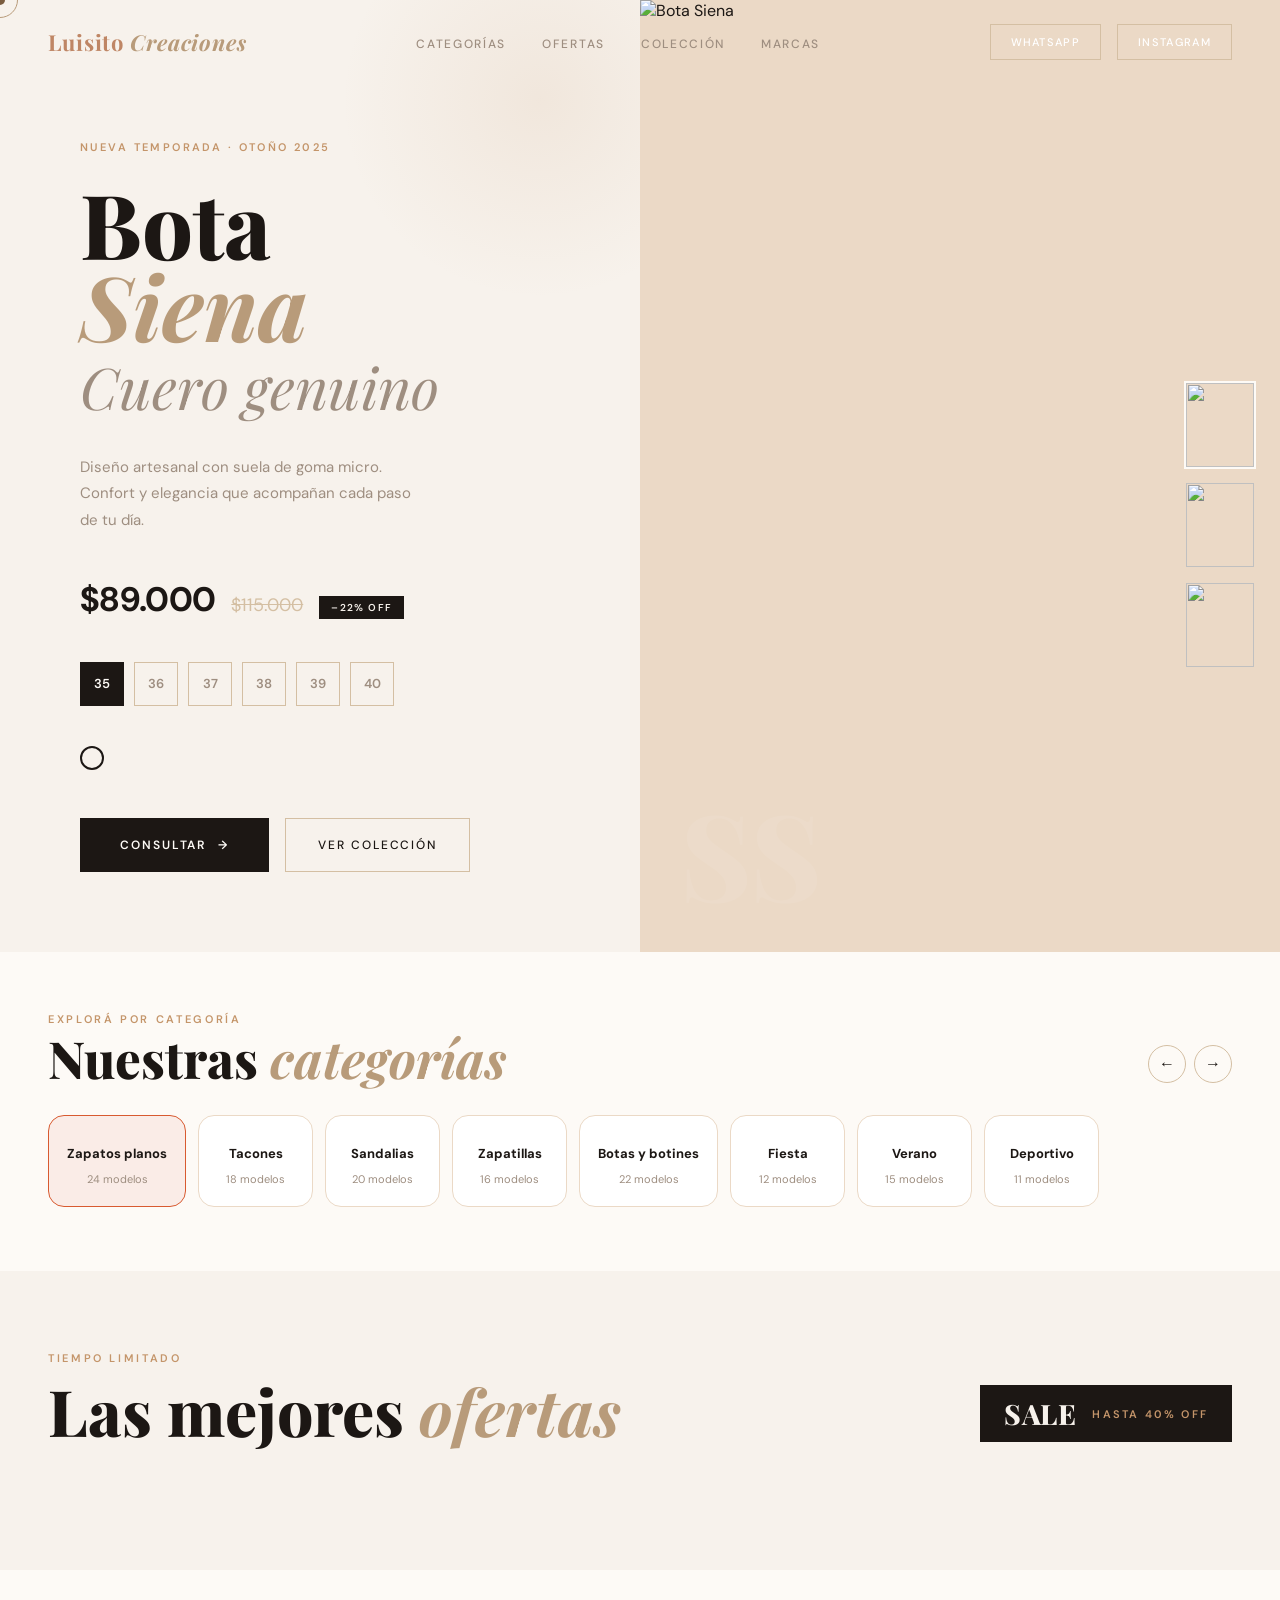
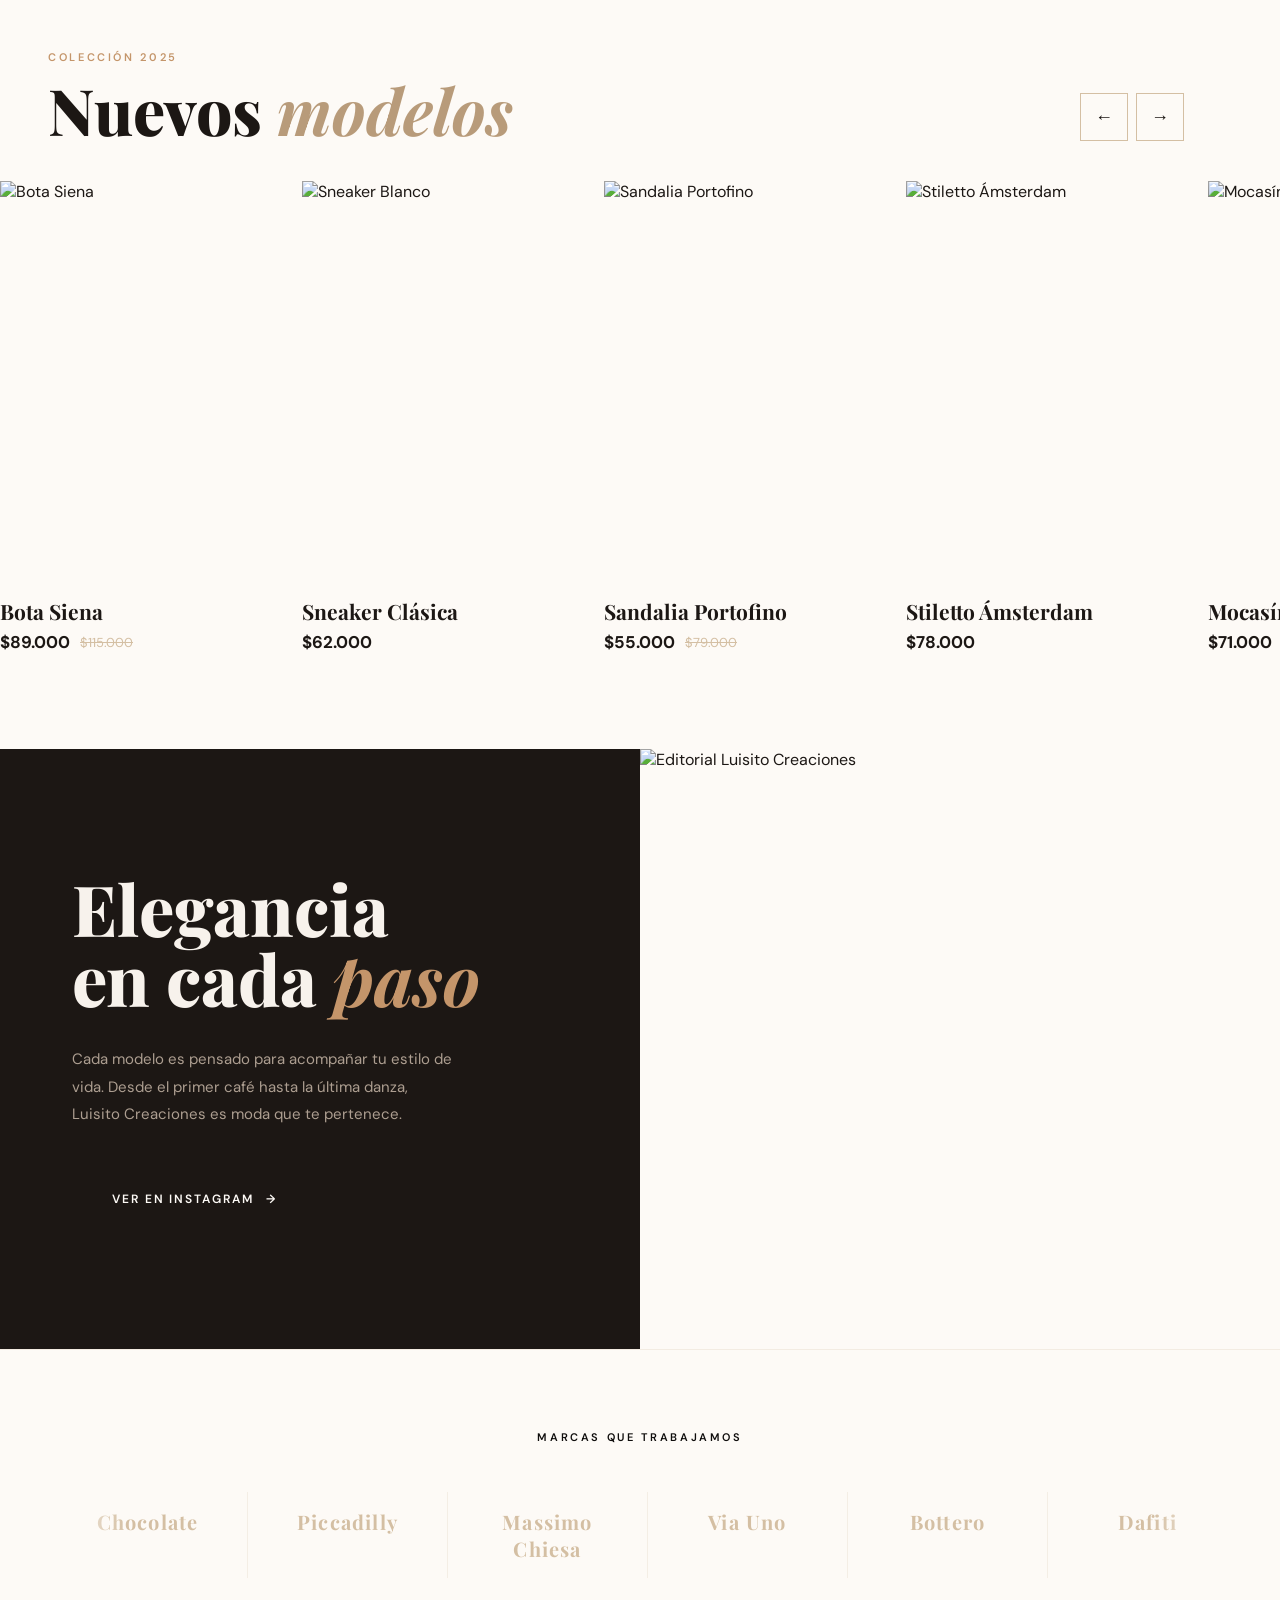
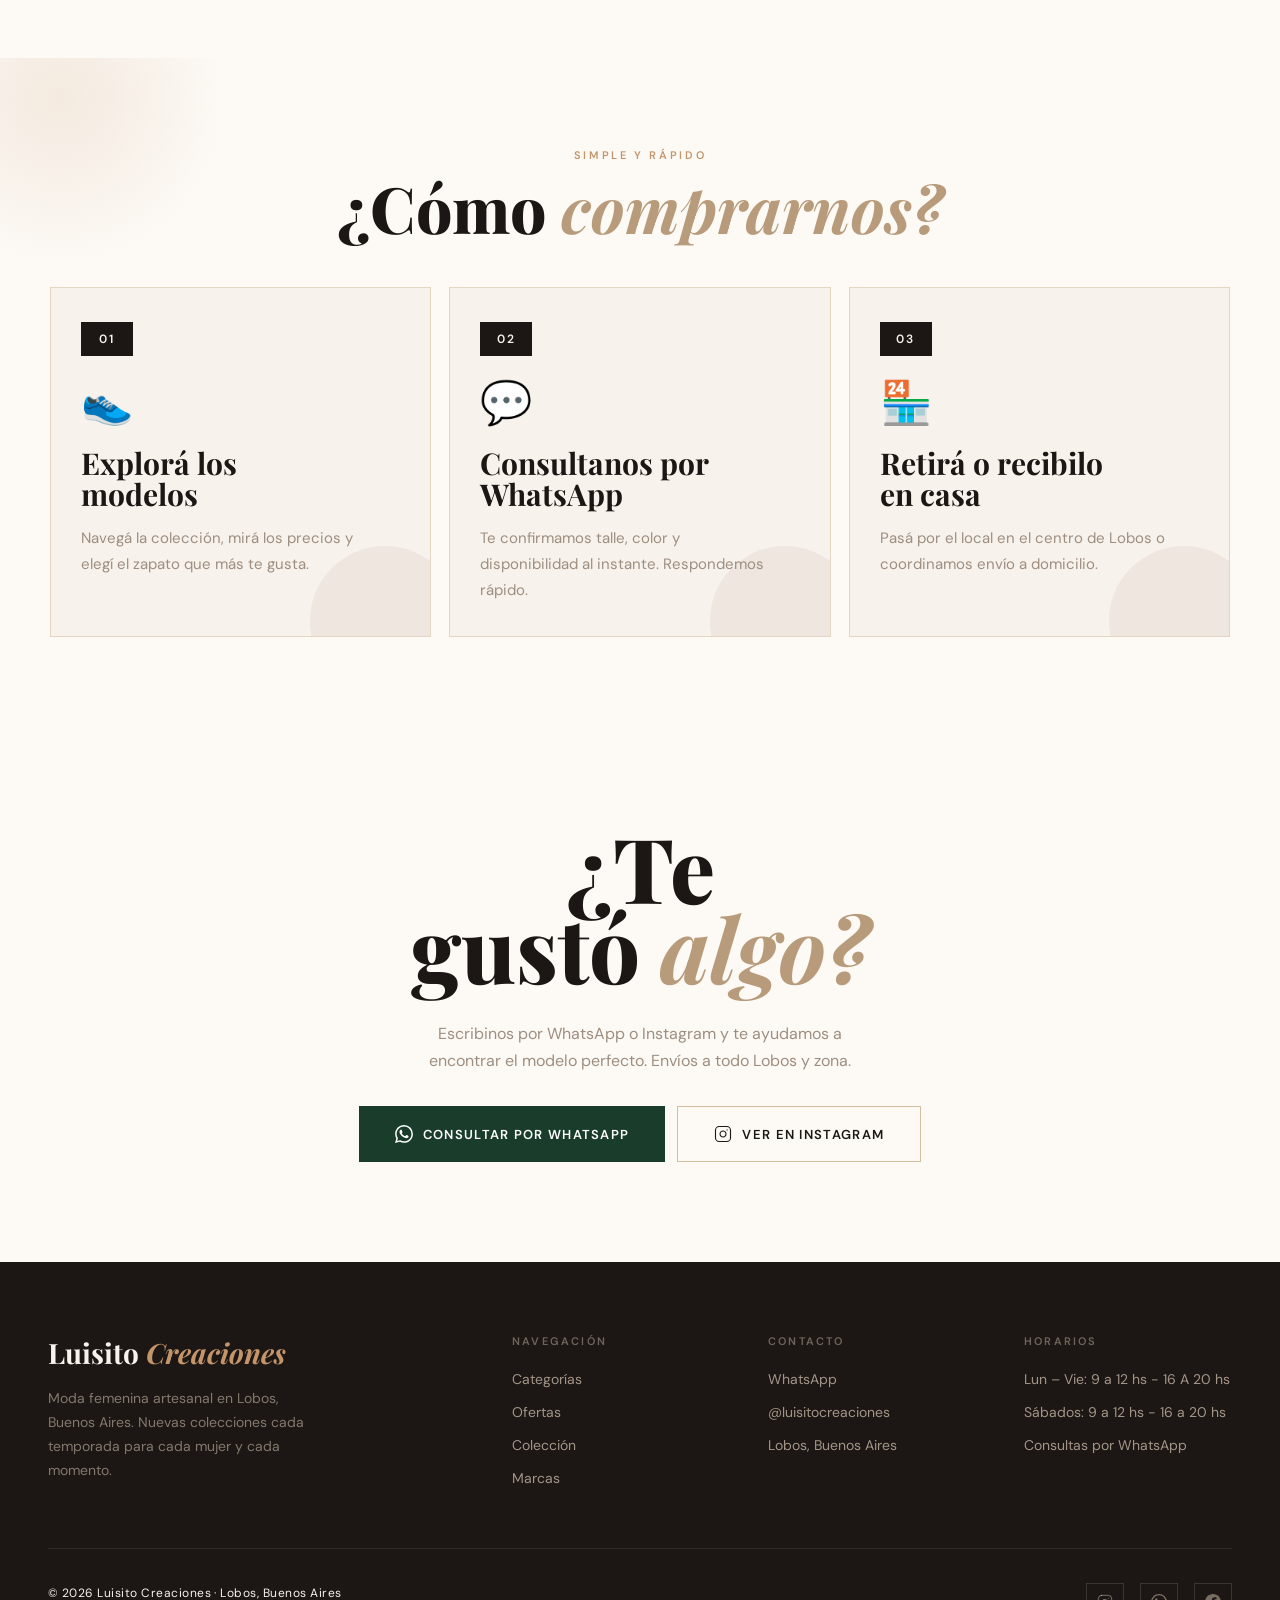
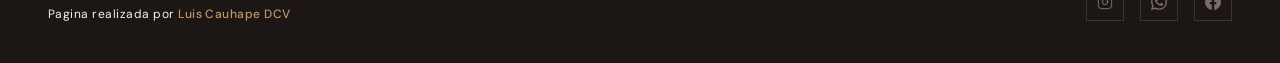
==== index.html @ d75fd8d8 "Add files via upload" ====
<!DOCTYPE html>
<html lang="es">
<head>
<meta charset="UTF-8">
<meta name="viewport" content="width=device-width, initial-scale=1.0">
<title>Luisito Creaciones — Moda Femenina</title>
<link rel="preconnect" href="https://fonts.googleapis.com">
<link rel="preconnect" href="https://fonts.gstatic.com" crossorigin>
<link href="https://fonts.googleapis.com/css2?family=Playfair+Display:ital,wght@0,700;0,800;1,700;1,800&family=DM+Sans:wght@400;500;600&display=swap" rel="stylesheet">
<link rel="stylesheet" href="styles.css">
</head>
<body>

<div class="cursor" id="cursor"></div>
<div class="cursor-ring" id="cursorRing"></div>

<div class="mobile-menu" id="mobileMenu">
  <a href="#categorias" onclick="closeMenu()">Categorías</a>
  <a href="#ofertas" onclick="closeMenu()">Ofertas</a>
  <a href="#coleccion" onclick="closeMenu()">Colección</a>
  <a href="#marcas" onclick="closeMenu()">Marcas</a>
  <a href="#contacto" onclick="closeMenu()">Contacto</a>
</div>

<nav id="navbar">
  <a href="#" class="nav-logo">Luisito <span>Creaciones</span></a>
  <ul class="nav-links">
    <li><a href="#categorias">Categorías</a></li>
    <li><a href="#ofertas">Ofertas</a></li>
    <li><a href="#coleccion">Colección</a></li>
    <li><a href="#marcas">Marcas</a></li>
  </ul>
  <div class="nav-contact">
    <a class="nav-btn" href="https://wa.me/2227466087" target="_blank">WhatsApp</a>
    <a class="nav-btn" href="https://www.instagram.com/luisitozapateria/" target="_blank">Instagram</a>
  </div>
  <button class="hamburger" id="hamburger" aria-label="Menú">
    <span></span><span></span><span></span>
  </button>
</nav>

<!-- HERO -->
<section class="hero">
  <div class="hero-left">
    <p class="hero-tag">Nueva Temporada · Otoño 2025</p>
    <h1 class="hero-title">Bota<br><em>Siena</em></h1>
    <p class="hero-subtitle">Cuero genuino</p>
    <p class="hero-desc">Diseño artesanal con suela de goma micro. Confort y elegancia que acompañan cada paso de tu día.</p>
    <div class="hero-price-block">
      <span class="hero-price">$89.000</span>
      <span class="hero-price-old">$115.000</span>
      <span class="hero-sale">–22% OFF</span>
    </div>
    <div class="hero-sizes" id="heroSizes">
      <div class="size-chip active">35</div>
      <div class="size-chip">36</div>
      <div class="size-chip">37</div>
      <div class="size-chip">38</div>
      <div class="size-chip">39</div>
      <div class="size-chip">40</div>
    </div>
    <div class="hero-colors">
      <div class="color-dot active"></div>
      <div class="color-dot" ></div>
      <div class="color-dot"></div>
    </div>
 <div class="hero-actions">
  <a class="btn-primary" href="https://wa.me/5492227466087" target="_blank">
    <span>Consultar</span>
    <span class="arrow">→</span>
  </a>

  <a class="btn-ghost" href="#coleccion">Ver colección</a>
</div>
  </div>
  <div class="hero-right">
    <img class="hero-main-img" src="https://images.unsplash.com/photo-1543163521-1bf539c55dd2?w=900&q=80" alt="Bota Siena" id="heroMainImg">
    <div class="hero-thumbnails">
      <div class="thumb active" onclick="changeHero(this, 'https://images.unsplash.com/photo-1543163521-1bf539c55dd2?w=900&q=80')">
        <img src="https://images.unsplash.com/photo-1543163521-1bf539c55dd2?w=200&q=70" alt="">
      </div>
      <div class="thumb" onclick="changeHero(this, 'https://images.unsplash.com/photo-1549298916-b41d501d3772?w=900&q=80')">
        <img src="https://images.unsplash.com/photo-1549298916-b41d501d3772?w=200&q=70" alt="">
      </div>
      <div class="thumb" onclick="changeHero(this, 'https://images.unsplash.com/photo-1595950653106-6c9ebd614d3a?w=900&q=80')">
        <img src="https://images.unsplash.com/photo-1595950653106-6c9ebd614d3a?w=200&q=70" alt="">
      </div>
    </div>
    <div class="hero-overlay-text">SS</div>
  </div>
</section>

<!-- CATEGORIES -->
<section id="categorias">
  <div class="cats-section">
    <div class="cats-header">
      <div>
        <span class="section-eyebrow">Explorá por categoría</span>
        <h2 class="section-title">Nuestras <em>categorías</em></h2>
      </div>
      <div class="cats-nav-btns">
        <button id="prev-cat" class="scroll-btn" aria-label="Anterior">&#8592;</button>
        <button id="next-cat" class="scroll-btn" aria-label="Siguiente">&#8594;</button>
      </div>
    </div>
    <div class="cats-track" id="cats-track">
      <div class="cat-pill active" data-cat="zapatos-planos"  onclick="setActive(this)">
        <div class="cat-icon"></div>
        <span class="cat-label">Zapatos planos</span>
        <span class="cat-count">24 modelos</span>
      </div>
      <div class="cat-pill" data-cat="tacones" onclick="setActive(this)">
        <div class="cat-icon"></div>
        <span class="cat-label">Tacones</span>
        <span class="cat-count">18 modelos</span>
      </div>
      <div class="cat-pill" data-cat="sandalias" onclick="setActive(this)">
        <div class="cat-icon"></div>
        <span class="cat-label">Sandalias</span>
        <span class="cat-count">20 modelos</span>
      </div>
      <div class="cat-pill" data-cat="zapatillas"  onclick="setActive(this)">
        <div class="cat-icon"></div>
        <span class="cat-label">Zapatillas</span>
        <span class="cat-count">16 modelos</span>
      </div>
      <div class="cat-pill"  data-cat="botas-botines" onclick="setActive(this)">
        <div class="cat-icon"></div>
        <span class="cat-label">Botas y botines</span>
        <span class="cat-count">22 modelos</span>
      </div>
      <div class="cat-pill"data-cat="fiesta" onclick="setActive(this)">
        <div class="cat-icon"></div>
        <span class="cat-label">Fiesta</span>
        <span class="cat-count">12 modelos</span>
      </div>
      <div class="cat-pill"data-cat="verano" onclick="setActive(this)">
        <div class="cat-icon"></div>
        <span class="cat-label">Verano</span>
        <span class="cat-count">15 modelos</span>
      </div>
      <div class="cat-pill" data-cat="deportivo" onclick="setActive(this)">
        <div class="cat-icon"></div>
        <span class="cat-label">Deportivo</span>
        <span class="cat-count">11 modelos</span>
      </div>
    </div>
  </div>
</section>

<!-- OFFERS -->
<section id="ofertas">
  <div class="offers reveal">
    <div class="offers-header">
      <div>
        <span class="section-eyebrow" style="text-align:left;display:block;">Tiempo limitado</span>
        <h2 class="section-title">Las mejores <em>ofertas</em></h2>
      </div>
      <div class="sale-badge">
        <span class="sale-badge-text">SALE</span>
        <span class="sale-badge-pct">Hasta 40% OFF</span>
      </div>
    </div>
    <div class="offers-grid" id="offersGrid">
      <!-- cargado desde Google Sheets -->
    </div>
  </div>
</section>

<!-- PRODUCTS SLIDER -->
<section id="coleccion">
  <div class="products">
    <div class="products-header reveal">
      <div>
      <span class="section-eyebrow">Colección 2025</span>
      <h2 class="section-title">Nuevos <em>modelos</em></h2>
      </div>
      <div class="slider-controls reveal">
      <button class="slider-btn" onclick="slideProducts(-1)" aria-label="Anterior">←</button>
      <button class="slider-btn" onclick="slideProducts(1)" aria-label="Siguiente">→</button>
    </div>
    </div>
    <div class="slider-wrap">
      <div class="products-track" id="productsTrack">
        <div class="product-card reveal">
          <div class="product-img-wrap">
            <img class="product-img" src="https://images.unsplash.com/photo-1543163521-1bf539c55dd2?w=500&q=80" alt="Bota Siena">
            <div class="product-overlay"><span class="product-quick">Ver modelo</span></div>
          </div>
          <div class="product-info">
            <div class="product-name">Bota Siena</div>
            <div class="product-prices">
              <span class="product-price">$89.000</span>
              <span class="product-price-old">$115.000</span>
            </div>
          </div>
        </div>
        <div class="product-card reveal reveal-delay-1">
          <div class="product-img-wrap">
            <img class="product-img" src="https://images.unsplash.com/photo-1549298916-b41d501d3772?w=500&q=80" alt="Sneaker Blanco">
            <div class="product-overlay"><span class="product-quick">Ver modelo</span></div>
          </div>
          <div class="product-info">
            <div class="product-name">Sneaker Clásica</div>
            <div class="product-prices">
              <span class="product-price">$62.000</span>
            </div>
          </div>
        </div>
        <div class="product-card reveal reveal-delay-2">
          <div class="product-img-wrap">
            <img class="product-img" src="https://images.unsplash.com/photo-1515347619252-60a4bf4fff4f?w=500&q=80" alt="Sandalia Portofino">
            <div class="product-overlay"><span class="product-quick">Ver modelo</span></div>
          </div>
          <div class="product-info">
            <div class="product-name">Sandalia Portofino</div>
            <div class="product-prices">
              <span class="product-price">$55.000</span>
              <span class="product-price-old">$79.000</span>
            </div>
          </div>
        </div>
        <div class="product-card reveal reveal-delay-3">
          <div class="product-img-wrap">
            <img class="product-img" src="https://images.unsplash.com/photo-1595950653106-6c9ebd614d3a?w=500&q=80" alt="Stiletto Ámsterdam">
            <div class="product-overlay"><span class="product-quick">Ver modelo</span></div>
          </div>
          <div class="product-info">
            <div class="product-name">Stiletto Ámsterdam</div>
            <div class="product-prices">
              <span class="product-price">$78.000</span>
            </div>
          </div>
        </div>
        <div class="product-card reveal">
          <div class="product-img-wrap">
            <img class="product-img" src="https://images.unsplash.com/photo-1518049362265-d5b2a6467637?w=500&q=80" alt="Mocasín Florencia">
            <div class="product-overlay"><span class="product-quick">Ver modelo</span></div>
          </div>
          <div class="product-info">
            <div class="product-name">Mocasín Florencia</div>
            <div class="product-prices">
              <span class="product-price">$71.000</span>
            </div>
          </div>
        </div>
        <div class="product-card reveal reveal-delay-1">
          <div class="product-img-wrap">
            <img class="product-img" src="https://images.unsplash.com/photo-1605034313761-73ea4a0cfbf3?w=500&q=80" alt="Escarpín Lisboa">
            <div class="product-overlay"><span class="product-quick">Ver modelo</span></div>
          </div>
          <div class="product-info">
            <div class="product-name">Escarpín Lisboa</div>
            <div class="product-prices">
              <span class="product-price">$69.000</span>
              <span class="product-price-old">$98.000</span>
            </div>
          </div>
        </div>
      </div>
    </div>
    </div>
</section>

<!-- EDITORIAL -->
<section>
  <div class="editorial reveal">
    <div class="editorial-text">
      <p class="editorial-quote">Elegancia<br>en cada <em>paso</em></p>
      <p class="editorial-body">Cada modelo es pensado para acompañar tu estilo de vida. Desde el primer café hasta la última danza, Luisito Creaciones es moda que te pertenece.</p>
      <a class="btn-primary" href="https://www.instagram.com/luisitozapateria/" target="_blank">
        <span>Ver en Instagram</span><span class="arrow">→</span>
      </a>
    </div>
    <div class="editorial-img">
      <img src="https://images.unsplash.com/photo-1483985988355-763728e1935b?w=900&q=80" alt="Editorial Luisito Creaciones">
      <div class="editorial-label">LC</div>
    </div>
  </div>
</section>

<!-- BRANDS -->
<section id="marcas">
  <div class="brands reveal">
    <p class="brands-eyebrow">Marcas que trabajamos</p>
    <div class="brands-track-wrap">
      <div class="brands-track" id="brandsTrack">
        <div class="brand-item">Chocolate</div>
        <div class="brand-item">Piccadilly</div>
        <div class="brand-item">Massimo Chiesa</div>
        <div class="brand-item">Via Uno</div>
        <div class="brand-item">Bottero</div>
        <div class="brand-item">Dafiti</div>
        <div class="brand-item">Dijean</div>
        <div class="brand-item">Moleca</div>
        <div class="brand-item">Chocolate</div>
        <div class="brand-item">Piccadilly</div>
        <div class="brand-item">Massimo Chiesa</div>
        <div class="brand-item">Via Uno</div>
        <div class="brand-item">Bottero</div>
        <div class="brand-item">Dafiti</div>
        <div class="brand-item">Dijean</div>
        <div class="brand-item">Moleca</div>
      </div>
    </div>
  </div>
</section>

<!-- SECOND EDITORIAL -->

<!-- HOW TO BUY -->
<section id="como-comprar">
  <div class="how-buy reveal">
    <div class="section-header how-buy-header">
      <span class="section-eyebrow">Simple y rápido</span>
      <h2 class="section-title">¿Cómo <em>comprarnos?</em></h2>
    </div>

    <div class="how-buy-grid">
      <div class="how-buy-card reveal">
        <span class="how-buy-number">01</span>
        <div class="how-buy-icon">👟</div>
        <h3>Explorá los modelos</h3>
        <p>Navegá la colección, mirá los precios y elegí el zapato que más te gusta.</p>
      </div>

      <div class="how-buy-card reveal reveal-delay-1">
        <span class="how-buy-number">02</span>
        <div class="how-buy-icon">💬</div>
        <h3>Consultanos por WhatsApp</h3>
        <p>Te confirmamos talle, color y disponibilidad al instante. Respondemos rápido.</p>
      </div>

      <div class="how-buy-card reveal reveal-delay-2">
        <span class="how-buy-number">03</span>
        <div class="how-buy-icon">🏪</div>
        <h3>Retirá o recibilo en casa</h3>
        <p>Pasá por el local en el centro de Lobos o coordinamos envío a domicilio.</p>
      </div>
    </div>
  </div>
</section>

<!-- CONTACT STRIP -->
<section id="contacto">
  <div class="contact-strip reveal">
    <h2 class="contact-strip-title">¿Te<br>gustó <em>algo?</em></h2>
    <p class="contact-strip-desc">Escribinos por WhatsApp o Instagram y te ayudamos a encontrar el modelo perfecto. Envíos a todo Lobos y zona.</p>
    <div class="contact-btns">
      <a class="btn-wa" href="https://wa.me/227466087" target="_blank">
        <svg width="18" height="18" viewBox="0 0 24 24" fill="currentColor"><path d="M17.472 14.382c-.297-.149-1.758-.867-2.03-.967-.273-.099-.471-.148-.67.15-.197.297-.767.966-.94 1.164-.173.199-.347.223-.644.075-.297-.15-1.255-.463-2.39-1.475-.883-.788-1.48-1.761-1.653-2.059-.173-.297-.018-.458.13-.606.134-.133.298-.347.446-.52.149-.174.198-.298.298-.497.099-.198.05-.371-.025-.52-.075-.149-.669-1.612-.916-2.207-.242-.579-.487-.5-.669-.51-.173-.008-.371-.01-.57-.01-.198 0-.52.074-.792.372-.272.297-1.04 1.016-1.04 2.479 0 1.462 1.065 2.875 1.213 3.074.149.198 2.096 3.2 5.077 4.487.709.306 1.262.489 1.694.625.712.227 1.36.195 1.871.118.571-.085 1.758-.719 2.006-1.413.248-.694.248-1.289.173-1.413-.074-.124-.272-.198-.57-.347m-5.421 7.403h-.004a9.87 9.87 0 01-5.031-1.378l-.361-.214-3.741.982.998-3.648-.235-.374a9.86 9.86 0 01-1.51-5.26c.001-5.45 4.436-9.884 9.888-9.884 2.64 0 5.122 1.03 6.988 2.898a9.825 9.825 0 012.893 6.994c-.003 5.45-4.437 9.884-9.885 9.884m8.413-18.297A11.815 11.815 0 0012.05 0C5.495 0 .16 5.335.157 11.892c0 2.096.547 4.142 1.588 5.945L.057 24l6.305-1.654a11.882 11.882 0 005.683 1.448h.005c6.554 0 11.89-5.335 11.893-11.893a11.821 11.821 0 00-3.48-8.413z"/></svg>
        Consultar por WhatsApp
      </a>
      <a class="btn-ig" href="https://www.instagram.com/luisitozapateria/" target="_blank">
        <svg width="18" height="18" viewBox="0 0 24 24" fill="none" stroke="currentColor" stroke-width="1.5" stroke-linecap="round" stroke-linejoin="round"><rect x="2" y="2" width="20" height="20" rx="5" ry="5"/><path d="M16 11.37A4 4 0 1 1 12.63 8 4 4 0 0 1 16 11.37z"/><line x1="17.5" y1="6.5" x2="17.51" y2="6.5"/></svg>
        Ver en Instagram
      </a>
    </div>
  </div>
</section>

<!-- FOOTER -->
<footer>
  <div class="footer-grid">
    <div>
      <span class="footer-logo">Luisito <span>Creaciones</span></span>
      <p class="footer-tagline">Moda femenina artesanal en Lobos, Buenos Aires. Nuevas colecciones cada temporada para cada mujer y cada momento.</p>
    </div>
    <div>
      <p class="footer-title">Navegación</p>
      <ul class="footer-links">
        <li><a href="#categorias">Categorías</a></li>
        <li><a href="#ofertas">Ofertas</a></li>
        <li><a href="#coleccion">Colección</a></li>
        <li><a href="#marcas">Marcas</a></li>
      </ul>
    </div>
    <div>
      <p class="footer-title">Contacto</p>
      <ul class="footer-links">
        <li><a href="https://wa.me/227466087" target="_blank">WhatsApp</a></li>
        <li><a href="https://www.instagram.com/luisitozapateria/" target="_blank">@luisitocreaciones</a></li>
        <li><a href="#">Lobos, Buenos Aires</a></li>
      </ul>
    </div>
    <div>
      <p class="footer-title">Horarios</p>
      <ul class="footer-links">
        <li><a href="#">Lun – Vie: 9 a 12 hs - 16 A 20 hs</a></li>
        <li><a href="#">Sábados: 9 a 12 hs - 16 a 20 hs</a></li>
        <li><a href="#">Consultas por WhatsApp</a></li>
      </ul>
    </div>
  </div>
  <div class="footer-bottom">
    <div class="footer.copy-wrap">
      <span class="footer-copy">© 2026 Luisito Creaciones · Lobos, Buenos Aires</span>  <br>
      <span class="footer-copy"> Pagina realizada por <a href="https://luiscauhape.github.io/Mi-Sitio-Web/" target="_blank">Luis Cauhape DCV </a></span>
    </div>
    
    
    <div class="footer-socials">
      <a class="social-link" href="https://www.instagram.com/luisitozapateria/" target="_blank" aria-label="Instagram">
        <svg width="16" height="16" viewBox="0 0 24 24" fill="none" stroke="currentColor" stroke-width="1.5" stroke-linecap="round" stroke-linejoin="round"><rect x="2" y="2" width="20" height="20" rx="5"/><path d="M16 11.37A4 4 0 1 1 12.63 8 4 4 0 0 1 16 11.37z"/><line x1="17.5" y1="6.5" x2="17.51" y2="6.5"/></svg>
      </a>
      <a class="social-link" href="https://wa.me/2227466087" target="_blank" aria-label="WhatsApp">
        <svg width="16" height="16" viewBox="0 0 24 24" fill="currentColor"><path d="M17.472 14.382c-.297-.149-1.758-.867-2.03-.967-.273-.099-.471-.148-.67.15-.197.297-.767.966-.94 1.164-.173.199-.347.223-.644.075-.297-.15-1.255-.463-2.39-1.475-.883-.788-1.48-1.761-1.653-2.059-.173-.297-.018-.458.13-.606.134-.133.298-.347.446-.52.149-.174.198-.298.298-.497.099-.198.05-.371-.025-.52-.075-.149-.669-1.612-.916-2.207-.242-.579-.487-.5-.669-.51-.173-.008-.371-.01-.57-.01-.198 0-.52.074-.792.372-.272.297-1.04 1.016-1.04 2.479 0 1.462 1.065 2.875 1.213 3.074.149.198 2.096 3.2 5.077 4.487.709.306 1.262.489 1.694.625.712.227 1.36.195 1.871.118.571-.085 1.758-.719 2.006-1.413.248-.694.248-1.289.173-1.413-.074-.124-.272-.198-.57-.347m-5.421 7.403h-.004a9.87 9.87 0 01-5.031-1.378l-.361-.214-3.741.982.998-3.648-.235-.374a9.86 9.86 0 01-1.51-5.26c.001-5.45 4.436-9.884 9.888-9.884 2.64 0 5.122 1.03 6.988 2.898a9.825 9.825 0 012.893 6.994c-.003 5.45-4.437 9.884-9.885 9.884m8.413-18.297A11.815 11.815 0 0012.05 0C5.495 0 .16 5.335.157 11.892c0 2.096.547 4.142 1.588 5.945L.057 24l6.305-1.654a11.882 11.882 0 005.683 1.448h.005c6.554 0 11.89-5.335 11.893-11.893a11.821 11.821 0 00-3.48-8.413z"/></svg>
      </a>
      <a class="social-link" href="https://facebook.com" target="_blank" aria-label="Facebook">
        <svg width="16" height="16" viewBox="0 0 24 24" fill="currentColor"><path d="M24 12.073c0-6.627-5.373-12-12-12s-12 5.373-12 12c0 5.99 4.388 10.954 10.125 11.854v-8.385H7.078v-3.47h3.047V9.43c0-3.007 1.792-4.669 4.533-4.669 1.312 0 2.686.235 2.686.235v2.953H15.83c-1.491 0-1.956.925-1.956 1.874v2.25h3.328l-.532 3.47h-2.796v8.385C19.612 23.027 24 18.062 24 12.073z"/></svg>
      </a>
    </div>
  </div>
</footer>

<script src="scripts.js"></script>
</body>
</html>
---- styles.css ----
:root {
  --cream: #F7F2EC;
  --nude: #EBD9C6;
  --sand: #D4BFA3;
  --tan: #B89B7A;
  --brown: #7A5C3F;
  --dark: #1C1714;
  --offwhite: #FDFAF6;
  --warm-gray: #9E8E80;
  --accent: #C4956A;
  --black: #0F0D0C;
}

* { margin: 0; padding: 0; box-sizing: border-box; }
html { scroll-behavior: smooth; }
body {
  font-family: 'DM Sans', sans-serif;
  background: var(--offwhite);
  color: var(--dark);
  overflow-x: hidden;
  cursor: none;
}

/* ── CURSOR ── */
.cursor {
  width: 10px; height: 10px; border-radius: 50%;
  background: var(--brown);
  position: fixed; top: 0; left: 0;
  pointer-events: none; z-index: 9999;
  transform: translate(-50%,-50%);
  transition: transform .1s ease, width .3s ease, height .3s ease, background .3s ease;
}
.cursor-ring {
  width: 36px; height: 36px; border-radius: 50%;
  border: 1px solid var(--tan);
  position: fixed; top: 0; left: 0;
  pointer-events: none; z-index: 9998;
  transform: translate(-50%,-50%);
  transition: transform .18s ease, width .3s ease, height .3s ease, opacity .3s ease;
}
body.hovering .cursor { width: 18px; height: 18px; background: var(--accent); }
body.hovering .cursor-ring { width: 56px; height: 56px; border-color: var(--accent); opacity: .5; }

/* ── NAV ── */
nav {
  position: fixed; top: 0; left: 0; right: 0; z-index: 100;
  padding: 24px 48px;
  display: flex; align-items: center; justify-content: space-between;
  transition: background .5s ease, backdrop-filter .5s ease, padding .4s ease;
}
nav.scrolled {
  background: #272727;
  backdrop-filter: blur(16px);
  padding: 16px 48px;
  border-bottom: 1px solid rgba(212,191,163,.3);
}
.nav-logo {
  font-family: 'Playfair Display', serif;
  font-size: 22px; font-weight: 700; letter-spacing: .04em;
  color: #bf8665; text-decoration: none;
}
.nav-logo span { color: var(--tan); font-style: italic; }
.nav-links { display: flex; gap: 36px; list-style: none; }
.nav-links a {
  font-size: 12px; letter-spacing: .14em; text-transform: uppercase;
  color: var(--warm-gray); text-decoration: none;
  transition: color .3s ease; font-weight: 500;
}
.nav-links a:hover { color: var(--dark); }
.nav-contact { display: flex; gap: 16px; }
.nav-btn {
  font-size: 11px; letter-spacing: .12em; text-transform: uppercase;
  padding: 10px 20px; border: 1px solid var(--sand);
  background: transparent; color: white;
  text-decoration: none; transition: all .3s ease;
  font-family: 'DM Sans', sans-serif; font-weight: 500; cursor: none;
}
.nav-btn:hover { background: var(--dark); color: var(--offwhite); border-color: var(--dark); }
.hamburger { display: none; flex-direction: column; gap: 5px; cursor: none; background: none; border: none; }
.hamburger span { display: block; width: 24px; height: 1px; background: var(--dark); transition: all .3s; }

/* ── HERO ── */
.size-chip.agotado {
  opacity: 0.3;
  text-decoration: line-through;
  cursor: not-allowed;
  pointer-events: none;
}
.hero {
  min-height: 100vh;
  display: grid; grid-template-columns: 1fr 1fr;
  overflow: hidden; position: relative;
}
.hero-left {
  background: var(--cream);
  display: flex; flex-direction: column; justify-content: center;
  padding: 140px 60px 80px 80px;
  position: relative; overflow: hidden;
}
.hero-left::before {
  content: '';
  position: absolute; top: -100px; right: -100px;
  width: 400px; height: 400px; border-radius: 50%;
  background: radial-gradient(circle, rgba(196,149,106,.12) 0%, transparent 70%);
}
.hero-tag {
  font-size: 11px; letter-spacing: .22em; text-transform: uppercase;
  color: var(--accent); font-weight: 600; margin-bottom: 28px;
  opacity: 0; transform: translateY(20px);
  animation: fadeUp .8s .3s forwards;
}
.hero-title {
  font-family: 'Playfair Display', serif;
  font-size: clamp(56px,7vw,92px); font-weight: 800; line-height: .92;
  color: var(--dark); margin-bottom: 8px;
  opacity: 0; transform: translateY(30px);
  animation: fadeUp .9s .5s forwards;
}
.hero-title em { font-style: italic; color: var(--tan); font-weight: 700; }
.hero-subtitle {
  font-family: 'Playfair Display', serif;
  font-size: clamp(36px,4.5vw,58px); font-weight: 400; font-style: italic;
  color: var(--warm-gray); margin-bottom: 36px; line-height: 1.1;
  opacity: 0; transform: translateY(30px);
  animation: fadeUp .9s .65s forwards;
}
.hero-desc {
  font-size: 15px; line-height: 1.75; color: var(--warm-gray);
  font-weight: 400; max-width: 340px; margin-bottom: 44px;
  opacity: 0; transform: translateY(20px);
  animation: fadeUp .8s .8s forwards;
}
.hero-price-block {
  display: flex; align-items: baseline; gap: 16px; margin-bottom: 40px;
  opacity: 0; animation: fadeUp .8s .95s forwards;
}
.hero-price { font-size: 34px; font-weight: 700; color: var(--dark); letter-spacing: -.02em; }
.hero-price-old { font-size: 18px; color: var(--sand); text-decoration: line-through; font-weight: 400; }
.hero-sale {
  background: var(--dark); color: var(--cream);
  font-size: 10px; letter-spacing: .14em; text-transform: uppercase;
  padding: 5px 12px; font-weight: 600;
}
.hero-sizes {
  display: flex; gap: 10px; margin-bottom: 40px; flex-wrap: wrap;
  opacity: 0; animation: fadeUp .8s 1.05s forwards;
}
.size-chip {
  width: 44px; height: 44px; border: 1.5px solid var(--sand);
  display: flex; align-items: center; justify-content: center;
  font-size: 13px; font-weight: 600; color: var(--warm-gray);
  transition: all .3s; cursor: none;
}
.size-chip:hover, .size-chip.active {
  background: var(--dark); color: var(--offwhite); border-color: var(--dark);
}
.hero-colors {
  display: flex; gap: 10px; margin-bottom: 48px;
  opacity: 0; animation: fadeUp .8s 1.1s forwards;
}
.color-dot {
  width: 24px; height: 24px; border-radius: 50%; cursor: none;
  border: 2px solid transparent; transition: border-color .3s;
}
.color-dot:hover, .color-dot.active { border-color: var(--dark); }
.hero-actions {
  display: flex; gap: 16px; flex-wrap: wrap;
  opacity: 0; animation: fadeUp .8s 1.2s forwards;
}
.btn-primary {
  background: var(--dark); color: var(--offwhite);
  padding: 18px 40px; font-family: 'DM Sans', sans-serif;
  font-size: 12px; letter-spacing: .16em; text-transform: uppercase;
  font-weight: 600; border: none; cursor: none;
  text-decoration: none; display: inline-flex; align-items: center; gap: 12px;
  transition: all .4s ease; position: relative; overflow: hidden;
}
.btn-primary::before {
  content: ''; position: absolute; inset: 0;
  background: var(--brown); transform: translateX(-100%);
  transition: transform .4s ease;
}
.btn-primary:hover::before { transform: translateX(0); }
.btn-primary span { position: relative; z-index: 1; }
.btn-primary .arrow { position: relative; z-index: 1; transition: transform .3s ease; }
.btn-primary:hover .arrow { transform: translateX(6px); }
.btn-ghost {
  background: transparent; color: var(--dark);
  padding: 18px 32px; font-family: 'DM Sans', sans-serif;
  font-size: 12px; letter-spacing: .16em; text-transform: uppercase;
  font-weight: 500; border: 1.5px solid var(--sand); cursor: none;
  text-decoration: none; transition: all .3s ease;
}
.btn-ghost:hover { border-color: var(--dark); }
.hero-right {
  position: relative; overflow: hidden;
  background: var(--nude);
}
.hero-main-img {
  width: 100%; height: 100%; object-fit: cover;
  transition: transform 8s ease;
}
.hero:hover .hero-main-img { transform: scale(1.04); }
.hero-thumbnails {
  position: absolute; right: 24px; top: 40%;
  transform: translateY(-50%);
  display: flex; flex-direction: column; gap: 12px;
  opacity: 0; animation: fadeUp .8s 1.3s forwards;
}
.thumb {
  width: 72px; height: 88px; overflow: hidden;
  border: 2px solid transparent; cursor: none;
  transition: border-color .3s ease;
}
.thumb.active { border-color: var(--offwhite); }
.thumb:hover { border-color: rgba(255,255,255,.6); }
.thumb img { width: 100%; height: 100%; object-fit: cover; }
.hero-overlay-text {
  position: absolute; bottom: 40px; left: 40px;
  font-family: 'Playfair Display', serif;
  font-size: 120px; font-weight: 800; color: rgba(255,255,255,.07);
  line-height: 1; letter-spacing: -.02em;
  pointer-events: none; user-select: none;
}

/* ── ANIMATIONS ── */
@keyframes fadeUp { to { opacity: 1; transform: translateY(0); } }
@keyframes fadeIn { from { opacity: 0; } to { opacity: 1; } }
.reveal {
  opacity: 0; transform: translateY(40px);
  transition: opacity .8s ease, transform .8s ease;
}
.reveal.visible { opacity: 1; transform: translateY(0); }
.reveal-delay-1 { transition-delay: .1s; }
.reveal-delay-2 { transition-delay: .2s; }
.reveal-delay-3 { transition-delay: .3s; }
.reveal-delay-4 { transition-delay: .4s; }

/* ── SECTION HEADER ── */
.section-header { text-align: center; padding: 80px 48px 48px; }
.section-eyebrow {
  font-size: 11px; letter-spacing: .24em; text-transform: uppercase;
  color: var(--accent); font-weight: 600; margin-bottom: 16px; display: block;
}
.section-title {
  font-family: 'Playfair Display', serif;
  font-size: clamp(38px,5vw,68px); font-weight: 800;
  color: var(--dark); line-height: .95;
}
.section-title em { font-style: italic; color: var(--tan); font-weight: 700; }

/* ── CATEGORIES ── */
#categorias { padding: 0; }
.cats-section { padding: 60px 0 48px; overflow: hidden; }
.cats-header {
  display: flex; justify-content: space-between; align-items: flex-end;
  padding: 0 48px 28px;
}
.cats-header .section-eyebrow { margin-bottom: 8px; }
.cats-header .section-title { font-size: clamp(32px,4vw,54px); }
.cats-nav-btns { display: flex; gap: 8px; flex-shrink: 0; }
.scroll-btn {
  width: 38px; height: 38px; border-radius: 50%;
  border: 1px solid var(--sand); background: var(--offwhite);
  cursor: pointer; font-size: 16px; color: var(--dark);
  display: flex; align-items: center; justify-content: center;
  transition: all .3s ease; line-height: 1;
}
.scroll-btn:hover { background: var(--dark); color: var(--offwhite); border-color: var(--dark); }
.cats-track {
  display: flex; gap: 12px;
  overflow-x: auto; scroll-snap-type: x mandatory;
  scrollbar-width: none; padding: 4px 48px 16px;
  -webkit-overflow-scrolling: touch;
}
.cats-track::-webkit-scrollbar { display: none; }
.cat-pill {
  flex: 0 0 auto; scroll-snap-align: start;
  display: flex; flex-direction: column; align-items: center; gap: 10px;
  padding: 20px 18px; min-width: 115px;
  border-radius: 16px; border: 1px solid var(--nude);
  background: white; cursor: pointer;
  transition: border-color .2s ease, background .2s ease, transform .2s ease;
}
.cat-pill:hover { transform: translateY(-2px); border-color: var(--sand); }
.cat-pill.active { border-color: #D85A30; background: #FAECE7; }
.cat-icon { font-size: 30px; line-height: 1; }
.cat-label {
  font-size: 13px; font-weight: 700; text-align: center;
  color: var(--dark); line-height: 1.3;
}
.cat-count { font-size: 11px; color: var(--warm-gray); font-weight: 400; }

/* ── OFFERS ── */
.offers { padding: 80px 48px; background: var(--cream); }
.offers-header {
  display: flex; justify-content: space-between; align-items: flex-end;
  margin-bottom: 48px; gap: 16px; flex-wrap: wrap;
}
.sale-badge {
  display: inline-flex; align-items: center; gap: 16px;
  background: var(--dark); color: var(--cream);
  padding: 10px 24px; flex-shrink: 0;
}
.sale-badge-text {
  font-family: 'Playfair Display', serif;
  font-size: 28px; font-weight: 800; letter-spacing: .02em;
}
.sale-badge-pct {
  font-size: 11px; letter-spacing: .2em; text-transform: uppercase;
  font-weight: 600; color: var(--accent);
}
.offers-grid {
  display: grid; grid-template-columns: repeat(3,1fr); gap: 2px;
}
.offer-card { background: var(--offwhite); cursor: none; position: relative; overflow: hidden; }
.offer-img-wrap { position: relative; overflow: hidden; aspect-ratio: 3/4; }
.offer-img {
  width: 100%; height: 100%; object-fit: cover;
  transition: transform .7s cubic-bezier(.25,.46,.45,.94);
}
.offer-card:hover .offer-img { transform: scale(1.06); }
.offer-tag {
  position: absolute; top: 16px; left: 16px;
  background: var(--dark); color: var(--cream);
  font-size: 10px; letter-spacing: .18em; text-transform: uppercase;
  padding: 6px 14px; font-weight: 600;
}
.offer-tag.sale { background: #8B2635; }
.offer-info { padding: 20px 20px 24px; }
.offer-name {
  font-family: 'Playfair Display', serif;
  font-size: 22px; font-weight: 700; color: var(--dark); margin-bottom: 8px;
}
.offer-prices { display: flex; align-items: center; gap: 12px; flex-wrap: wrap; }
.offer-price-now { font-size: 22px; font-weight: 700; color: var(--dark); }
.offer-price-old { font-size: 15px; color: var(--sand); text-decoration: line-through; font-weight: 400; }
.offer-discount { font-size: 12px; color: #8B2635; letter-spacing: .06em; font-weight: 600; }

/* ── PRODUCTS SLIDER ── */
.products { padding: 80px 0; overflow: hidden; }
.products-header { padding: 0 48px 40px; display: flex; justify-content: space-between; align-items: flex-end; }
.slider-wrap { position: relative; }
.products-track {
  display: flex; gap: 2px;
  overflow-x: auto; scroll-snap-type: x mandatory;
  scrollbar-width: none; padding: 0 48px; cursor: none;
}
.products-track::-webkit-scrollbar { display: none; }
.product-card { flex: 0 0 300px; scroll-snap-align: start; position: relative; overflow: hidden; cursor: none; }
.product-img-wrap { position: relative; overflow: hidden; aspect-ratio: 3/4; }
.product-img {
  width: 100%; height: 100%; object-fit: cover;
  transition: transform .7s cubic-bezier(.25,.46,.45,.94);
}
.product-card:hover .product-img { transform: scale(1.07); }
.product-overlay {
  position: absolute; inset: 0; background: rgba(28,23,20,0);
  display: flex; align-items: center; justify-content: center;
  transition: background .4s ease;
}
.product-card:hover .product-overlay { background: rgba(28,23,20,.22); }
.product-quick {
  font-size: 11px; letter-spacing: .18em; text-transform: uppercase;
  color: white; border: 1px solid rgba(255,255,255,.7);
  padding: 10px 20px; opacity: 0; transform: translateY(12px);
  transition: all .4s ease; cursor: none; font-weight: 600;
}
.product-card:hover .product-quick { opacity: 1; transform: translateY(0); }
.product-info { padding: 16px 0; }
.product-name {
  font-family: 'Playfair Display', serif;
  font-size: 21px; font-weight: 700; color: var(--dark); margin-bottom: 6px;
}
.product-prices { display: flex; align-items: center; gap: 10px; }
.product-price { font-size: 17px; font-weight: 700; color: var(--dark); }
.product-price-old { font-size: 13px; color: var(--sand); text-decoration: line-through; font-weight: 400; }
.slider-controls { display: flex; gap: 8px; padding: 32px 48px 0; }
.slider-btn {
  width: 48px; height: 48px; border: 1.5px solid var(--sand);
  background: transparent; cursor: none;
  display: flex; align-items: center; justify-content: center;
  font-size: 18px; color: var(--dark); transition: all .3s ease;
}
.slider-btn:hover { background: var(--dark); color: var(--offwhite); border-color: var(--dark); }

/* ── EDITORIAL ── */
.editorial {
  display: grid; grid-template-columns: 1fr 1fr;
  min-height: 600px; overflow: hidden;
}
.editorial-text {
  background: var(--dark);
  display: flex; flex-direction: column; justify-content: center;
  padding: 80px 72px;
}
.editorial-quote {
  font-family: 'Playfair Display', serif;
  font-size: clamp(44px,5.5vw,80px); font-weight: 800;
  color: var(--cream); line-height: 1; margin-bottom: 32px;
}
.editorial-quote em { color: var(--accent); font-style: italic; font-weight: 700; }
.editorial-body {
  font-size: 15px; line-height: 1.85; color: rgba(235,217,198,.7);
  font-weight: 400; max-width: 380px; margin-bottom: 44px;
}
.editorial-img { position: relative; overflow: hidden; }
.editorial-img img {
  width: 100%; height: 100%; object-fit: cover;
  transition: transform 8s ease;
}
.editorial:hover .editorial-img img { transform: scale(1.06); }
.editorial-label {
  position: absolute; bottom: 36px; left: 36px;
  font-family: 'Playfair Display', serif;
  font-size: 88px; font-weight: 800; color: rgba(255,255,255,.08);
  line-height: 1; pointer-events: none; user-select: none;
}

/* ── BRANDS ── */
.brands { padding: 80px 48px; border-top: 1px solid rgba(212,191,163,.25); }
.brands-eyebrow {
  font-size: 11px; letter-spacing: .24em; text-transform: uppercase;
  color: var(--black); text-align: center; margin-bottom: 48px; font-weight: 600;
}
.brands-track-wrap { overflow: hidden; position: relative; }
.brands-track-wrap::before,
.brands-track-wrap::after {
  content: ''; position: absolute; top: 0; bottom: 0; width: 80px; z-index: 2;
}
.brands-track-wrap::before { left: 0; background: linear-gradient(to right, var(--offwhite), transparent); }
.brands-track-wrap::after { right: 0; background: linear-gradient(to left, var(--offwhite), transparent); }
.brands-track { display: flex; gap: 0; animation: brandScroll 22s linear infinite; }
.brand-item {
  flex: 0 0 200px; text-align: center; padding: 16px 24px;
  font-family: 'Playfair Display', serif;
  font-size: 20px; font-weight: 700; letter-spacing: .06em;
  color: var(--sand); transition: color .3s ease; cursor: none;
  border-right: 1px solid rgba(212,191,163,.2);
}
.brand-item:hover { color: var(--dark); }
@keyframes brandScroll {
  0% { transform: translateX(0); }
  100% { transform: translateX(-50%); }
}

/* ── SECOND EDITORIAL ── */
.editorial2 { padding: 80px 48px; background: var(--cream); }
.editorial2-grid {
  display: grid; grid-template-columns: 1fr 1fr 1fr; gap: 2px;
  margin-top: 48px;
}
.ed2-card { position: relative; overflow: hidden; aspect-ratio: 2/3; cursor: none; }
.ed2-card img {
  width: 100%; height: 100%; object-fit: cover;
  transition: transform .8s cubic-bezier(.25,.46,.45,.94);
  filter: brightness(.85);
}
.ed2-card:hover img { transform: scale(1.07); filter: brightness(.7); }
.ed2-overlay {
  position: absolute; inset: 0;
  background: linear-gradient(to top, rgba(0,0,0,.55) 0%, transparent 55%);
}
.ed2-content { position: absolute; bottom: 28px; left: 28px; right: 28px; z-index: 2; }
.ed2-phrase {
  font-family: 'Playfair Display', serif;
  font-size: clamp(22px,2.5vw,36px); font-weight: 800;
  color: white; line-height: 1.15;
}
.ed2-phrase em { font-style: italic; color: var(--nude); font-weight: 700; }
.ed2-sub {
  font-size: 11px; letter-spacing: .16em; text-transform: uppercase;
  color: rgba(255,255,255,.65); margin-top: 8px; font-weight: 600;
  opacity: 0; transform: translateY(8px); transition: all .4s ease;
}
.ed2-card:hover .ed2-sub { opacity: 1; transform: translateY(0); }

/* ── CONTACT ── */
.contact-strip {
  padding: 100px 48px;
  display: flex; flex-direction: column; align-items: center;
  text-align: center; gap: 32px;
}
.contact-strip-title {
  font-family: 'Playfair Display', serif;
  font-size: clamp(52px,7vw,100px); font-weight: 800;
  color: var(--dark); line-height: .9;
}
.contact-strip-title em { font-style: italic; color: var(--tan); font-weight: 700; }
.contact-strip-desc {
  font-size: 16px; color: var(--warm-gray); font-weight: 400;
  line-height: 1.7; max-width: 440px;
}
.contact-btns { display: flex; gap: 12px; flex-wrap: wrap; justify-content: center; }
.btn-wa {
  display: inline-flex; align-items: center; gap: 10px;
  background: #1A3C2B; color: white;
  padding: 18px 36px; font-family: 'DM Sans', sans-serif;
  font-size: 13px; letter-spacing: .1em; text-transform: uppercase;
  font-weight: 600; text-decoration: none; transition: all .3s ease; cursor: none;
}
.btn-wa:hover { background: #14301F; }
.btn-ig {
  display: inline-flex; align-items: center; gap: 10px;
  background: transparent; color: var(--dark);
  padding: 18px 36px; font-family: 'DM Sans', sans-serif;
  font-size: 13px; letter-spacing: .1em; text-transform: uppercase;
  font-weight: 600; text-decoration: none; border: 1.5px solid var(--sand);
  transition: all .3s ease; cursor: none;
}
.btn-ig:hover { border-color: var(--dark); }

/* ── FOOTER ── */
footer { background: var(--dark); color: var(--cream); padding: 72px 48px 40px; }
.footer-grid {
  display: grid; grid-template-columns: 2fr 1fr 1fr 1fr; gap: 48px;
  margin-bottom: 60px;
}
.footer-logo {
  font-family: 'Playfair Display', serif;
  font-size: 28px; font-weight: 700; margin-bottom: 16px; display: block;
}
.footer-logo span { color: var(--accent); font-style: italic; }
.footer-tagline {
  font-size: 14px; color: rgba(235,217,198,.5); font-weight: 400;
  line-height: 1.7; max-width: 260px;
}
.footer-title {
  font-size: 11px; letter-spacing: .2em; text-transform: uppercase;
  color: rgba(235,217,198,.4); margin-bottom: 20px; font-weight: 600;
}
.footer-links { list-style: none; display: flex; flex-direction: column; gap: 12px; }
.footer-links a {
  font-size: 14px; color: rgba(235,217,198,.65); text-decoration: none;
  font-weight: 400; transition: color .3s ease;
}
.footer-links a:hover { color: var(--cream); }
.footer-bottom {
  border-top: 1px solid rgba(235,217,198,.1);
  padding-top: 32px; display: flex; flex-direction: row; justify-content: space-between; align-items: center;
}
.footer.copy-wrap{
  display: flex; flex-direction: column; gap: 16px; align-items: center;
}
.footer-copy { font-size: 12px; color: var(--cream); font-weight: 400; letter-spacing: .04em; }
.footer-copy a{ color: var(--accent); text-decoration: none; transition: color .3s ease; font-weight: 500; }
.footer-socials { display: flex; gap: 16px; }
.social-link {
  width: 38px; height: 38px; border: 1px solid rgba(235,217,198,.15);
  display: flex; align-items: center; justify-content: center;
  text-decoration: none; color: rgba(235,217,198,.45); font-size: 13px;
  transition: all .3s ease; cursor: none;
}
.social-link:hover { border-color: var(--accent); color: var(--accent); }

/* ── MOBILE MENU ── */
.mobile-menu {
  position: fixed; inset: 0; background: var(--offwhite); z-index: 99;
  display: flex; flex-direction: column; justify-content: center; align-items: center;
  gap: 32px; transform: translateX(100%);
  transition: transform .5s cubic-bezier(.76,0,.24,1);
}
.mobile-menu.open { transform: translateX(0); }
.mobile-menu a {
  font-family: 'Playfair Display', serif;
  font-size: 44px; font-weight: 800; color: var(--dark);
  text-decoration: none; letter-spacing: .02em; transition: color .3s ease;
}
.mobile-menu a:hover { color: var(--tan); }

/* ── SCROLLBAR ── */
::-webkit-scrollbar { width: 4px; }
::-webkit-scrollbar-track { background: var(--cream); }
::-webkit-scrollbar-thumb { background: var(--sand); }

/* ══════════════════════════════════════════
   TABLET — max 1024px
══════════════════════════════════════════ */
@media (max-width: 1024px) {
  .slider-btn { display: none; opacity: 0; }
  .hero { grid-template-columns: 1fr; min-height: auto; }
  .hero-left { padding: 120px 40px 60px; }
  .hero-right { min-height: 55vw; max-width: 100%; }
  .hero-overlay-text { font-size: 80px; }
  .offers-grid { grid-template-columns: repeat(2,1fr); }
  .offers-grid .offer-card:nth-child(3) { display: none; }
  .editorial { grid-template-columns: 1fr; }
  .editorial-img { min-height: 50vw; }
  .editorial2-grid { grid-template-columns: 1fr 1fr; }
  .editorial2-grid .ed2-card:nth-child(3) { display: none; }
  .footer-grid { grid-template-columns: 1fr 1fr; }
  .how-buy { padding: 56px 20px; }
  .how-buy-grid { grid-template-columns: 1fr; gap: 14px; }
  .how-buy-card { min-height: auto; padding: 28px 24px; }
  .how-buy-card h3 { font-size: 28px; }
}

/* ══════════════════════════════════════════
   MOBILE — max 768px
══════════════════════════════════════════ */
@media (max-width: 768px) {
  body { cursor: auto; }
  .cursor, .cursor-ring { display: none; }

  nav { padding: 18px 20px; }
  nav.scrolled { padding: 14px 20px; }
  .nav-links, .nav-contact { display: none; }
  .hamburger { display: flex; }

  .hero { grid-template-columns: 1fr; }
  .hero-left { padding: 100px 24px 48px; }
  .hero-right { min-height: 70vw; max-width: 100%; }
  .hero-thumbnails { right: 12px; }
  .thumb { width: 54px; height: 66px; }

  /* Tamaños de texto hero más grandes en móvil */
  .hero-title { font-size: clamp(52px, 12vw, 72px); }
  .hero-subtitle { font-size: clamp(32px, 8vw, 48px); }
  .hero-desc { font-size: 16px; }
  .hero-price { font-size: 30px; }

  .cats-section { padding: 48px 0 32px; }
  .cats-header { padding: 0 20px 20px; }
  .cats-track { padding: 4px 20px 16px; gap: 10px; }
  .cat-pill { min-width: 100px; padding: 16px 12px; }
  .cat-label { font-size: 12px; }

  .offers { padding: 48px 20px; }
  .offers-header { flex-direction: column; align-items: flex-start; gap: 16px; }
  .offers-grid { grid-template-columns: 1fr; gap: 16px; }
  .offers-grid .offer-card { display: block !important; }
  .offer-img-wrap { aspect-ratio: 4/3; }
  /* Precios más legibles en móvil */
  .offer-price-now { font-size: 24px; }
  .offer-name { font-size: 24px; }

  .products { padding: 48px 0; }
  .products-header { padding: 0 20px 24px; display: flex; }
  .products-track { padding: 0 20px; }
  .product-card { flex: 0 0 240px; }
  .product-name { font-size: 22px; }
  .product-price { font-size: 18px; }
  .slider-controls { padding: 10px 10px 0; margin: 0; justify-content: flex-end; }

  .editorial { grid-template-columns: 1fr; }
  .editorial-text { padding: 56px 28px; }
  .editorial-img { min-height: 60vw; }

  .editorial2 { padding: 48px 20px; }
  .editorial2-grid { grid-template-columns: 1fr; }
  .editorial2-grid .ed2-card:nth-child(2),
  .editorial2-grid .ed2-card:nth-child(3) { display: block; }

  .brands { padding: 48px 20px; }

  .contact-strip { padding: 64px 20px; }
  .contact-strip-desc { font-size: 16px; }
  .btn-wa, .btn-ig { padding: 16px 24px; font-size: 13px; }

  footer { padding: 48px 20px 28px; }
  .footer-grid { grid-template-columns: 1fr; gap: 28px; }
  .footer-bottom { flex-direction: column; gap: 20px; text-align: center; }
  .footer-links a { font-size: 16px; }

  .section-header { padding: 48px 20px 28px; }
  .how-buy { padding: 56px 20px; }
  .how-buy-grid { grid-template-columns: 1fr !important; gap: 14px; }
  .how-buy-card { min-height: auto; padding: 28px 24px; }
  .how-buy-card h3 { font-size: 28px; }
}

/* ── HOW TO BUY ── */
.how-buy {
  padding: 90px 48px;
  background: var(--offwhite);
  position: relative;
  overflow: hidden;
}
.how-buy::before {
  content: '';
  position: absolute; top: -140px; left: -120px;
  width: 360px; height: 360px; border-radius: 50%;
  background: radial-gradient(circle, rgba(196,149,106,.16) 0%, transparent 70%);
  pointer-events: none;
}
.how-buy-header { padding-top: 0; }
.how-buy-grid {
  display: grid; grid-template-columns: repeat(3, 1fr);
  gap: 18px; max-width: 1180px; margin: 0 auto;
}
.how-buy-card {
  position: relative; min-height: 280px;
  padding: 34px 30px 32px;
  background: var(--cream);
  border: 1px solid rgba(212,191,163,.55);
  overflow: hidden;
  transition: transform .35s ease, border-color .35s ease, background .35s ease;
}
.how-buy-card::after {
  content: '';
  position: absolute; inset: auto -30px -60px auto;
  width: 150px; height: 150px; border-radius: 50%;
  background: rgba(122,92,63,.08);
  transition: transform .35s ease, background .35s ease;
}
.how-buy-card:hover { transform: translateY(-6px); border-color: var(--accent); background: #fff; }
.how-buy-card:hover::after { transform: scale(1.25); background: rgba(196,149,106,.14); }
.how-buy-number {
  display: inline-flex; align-items: center; justify-content: center;
  width: 52px; height: 34px;
  background: var(--dark); color: var(--cream);
  font-size: 12px; letter-spacing: .18em; font-weight: 600;
  margin-bottom: 26px;
}
.how-buy-icon { font-size: 42px; line-height: 1; margin-bottom: 24px; }
.how-buy-card h3 {
  font-family: 'Playfair Display', serif;
  font-size: 30px; font-weight: 700; line-height: 1.05;
  color: var(--dark); margin-bottom: 14px; max-width: 260px;
}
.how-buy-card p {
  font-size: 15px; line-height: 1.75;
  color: var(--warm-gray); font-weight: 400;
  max-width: 300px; position: relative; z-index: 1;
}
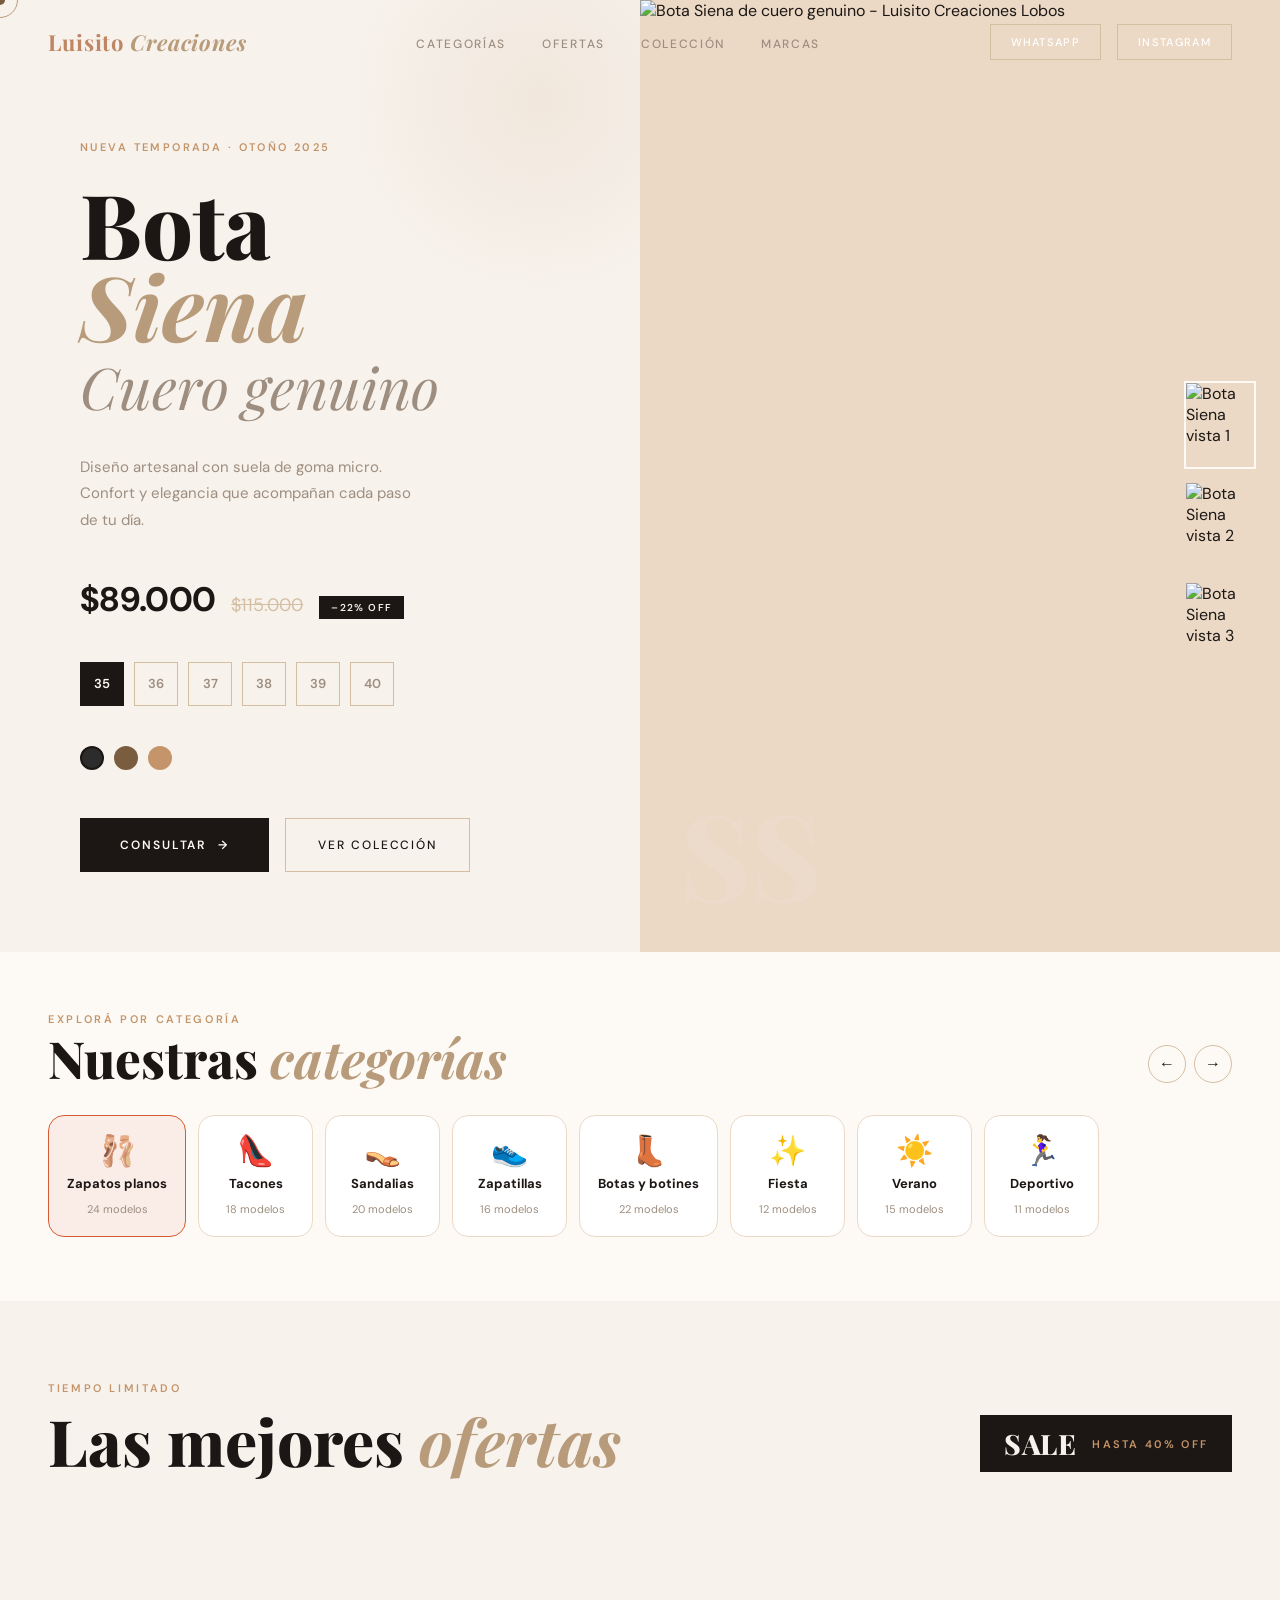
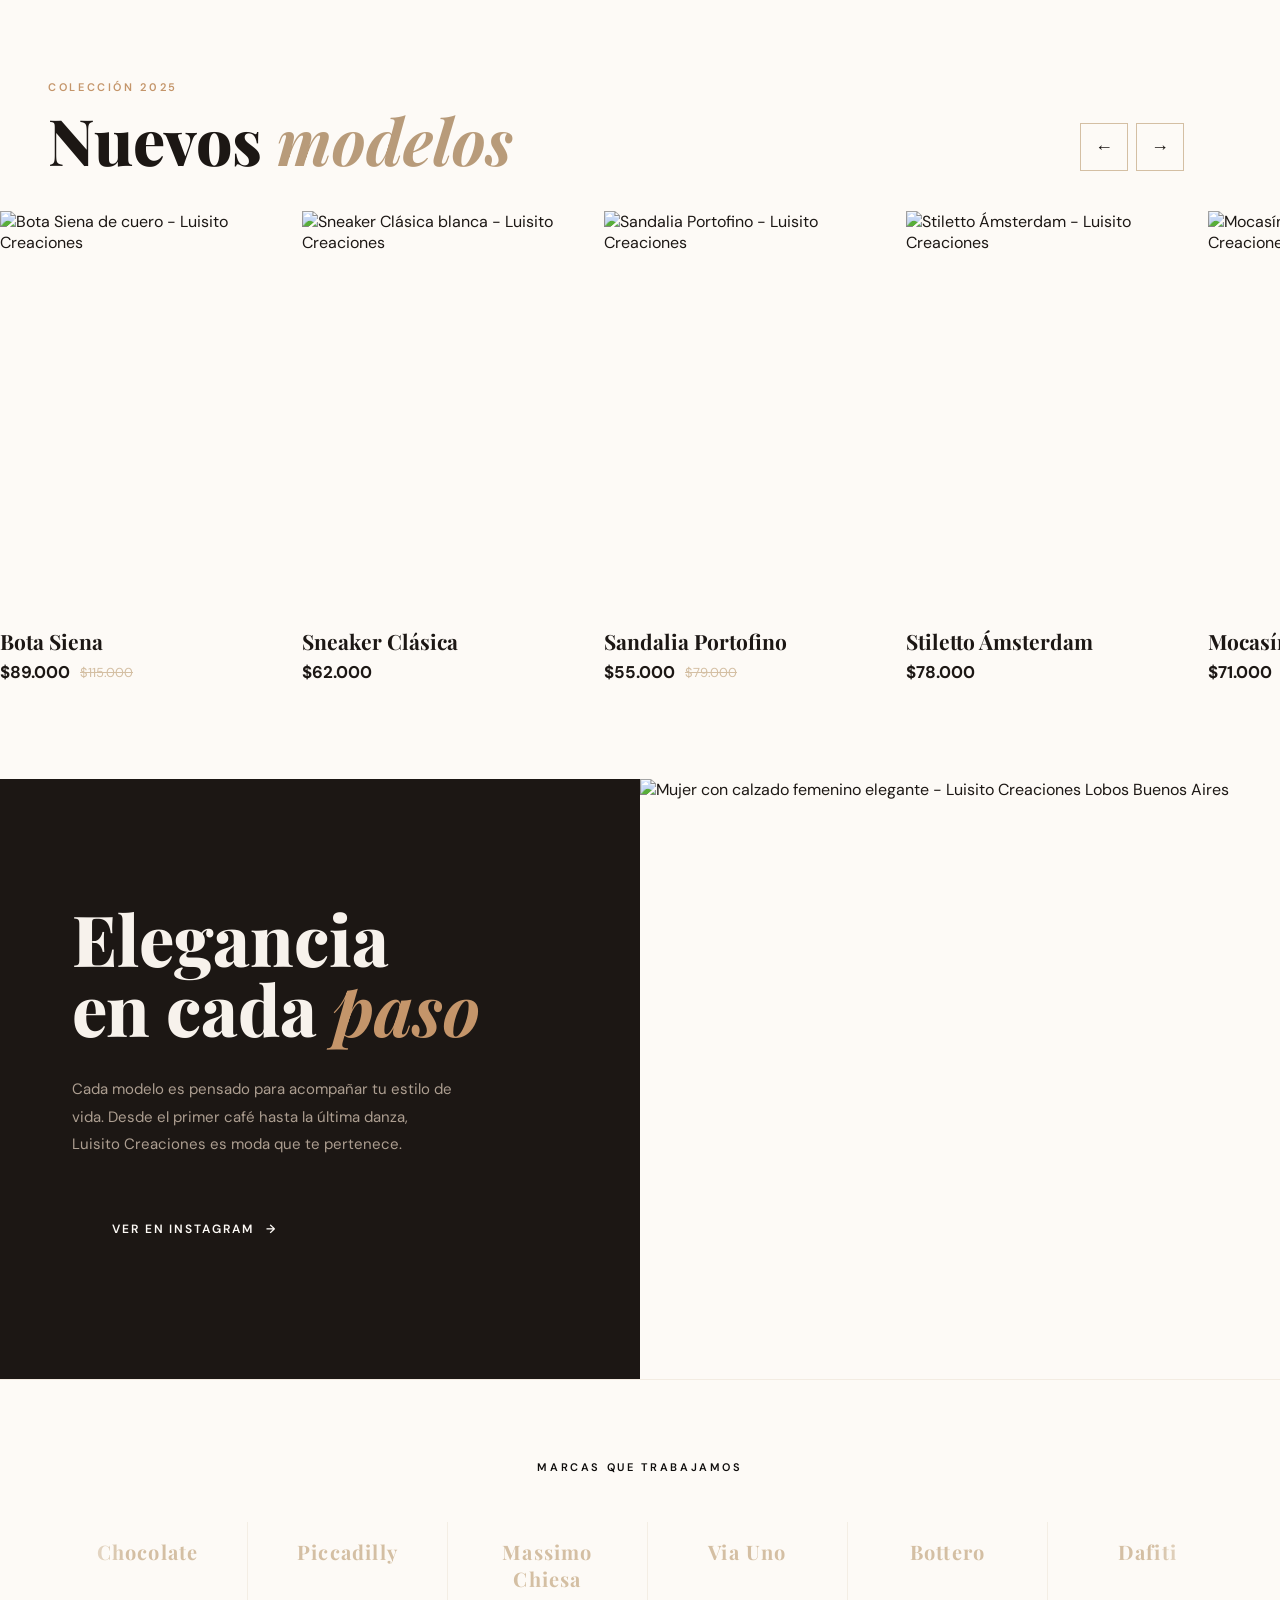
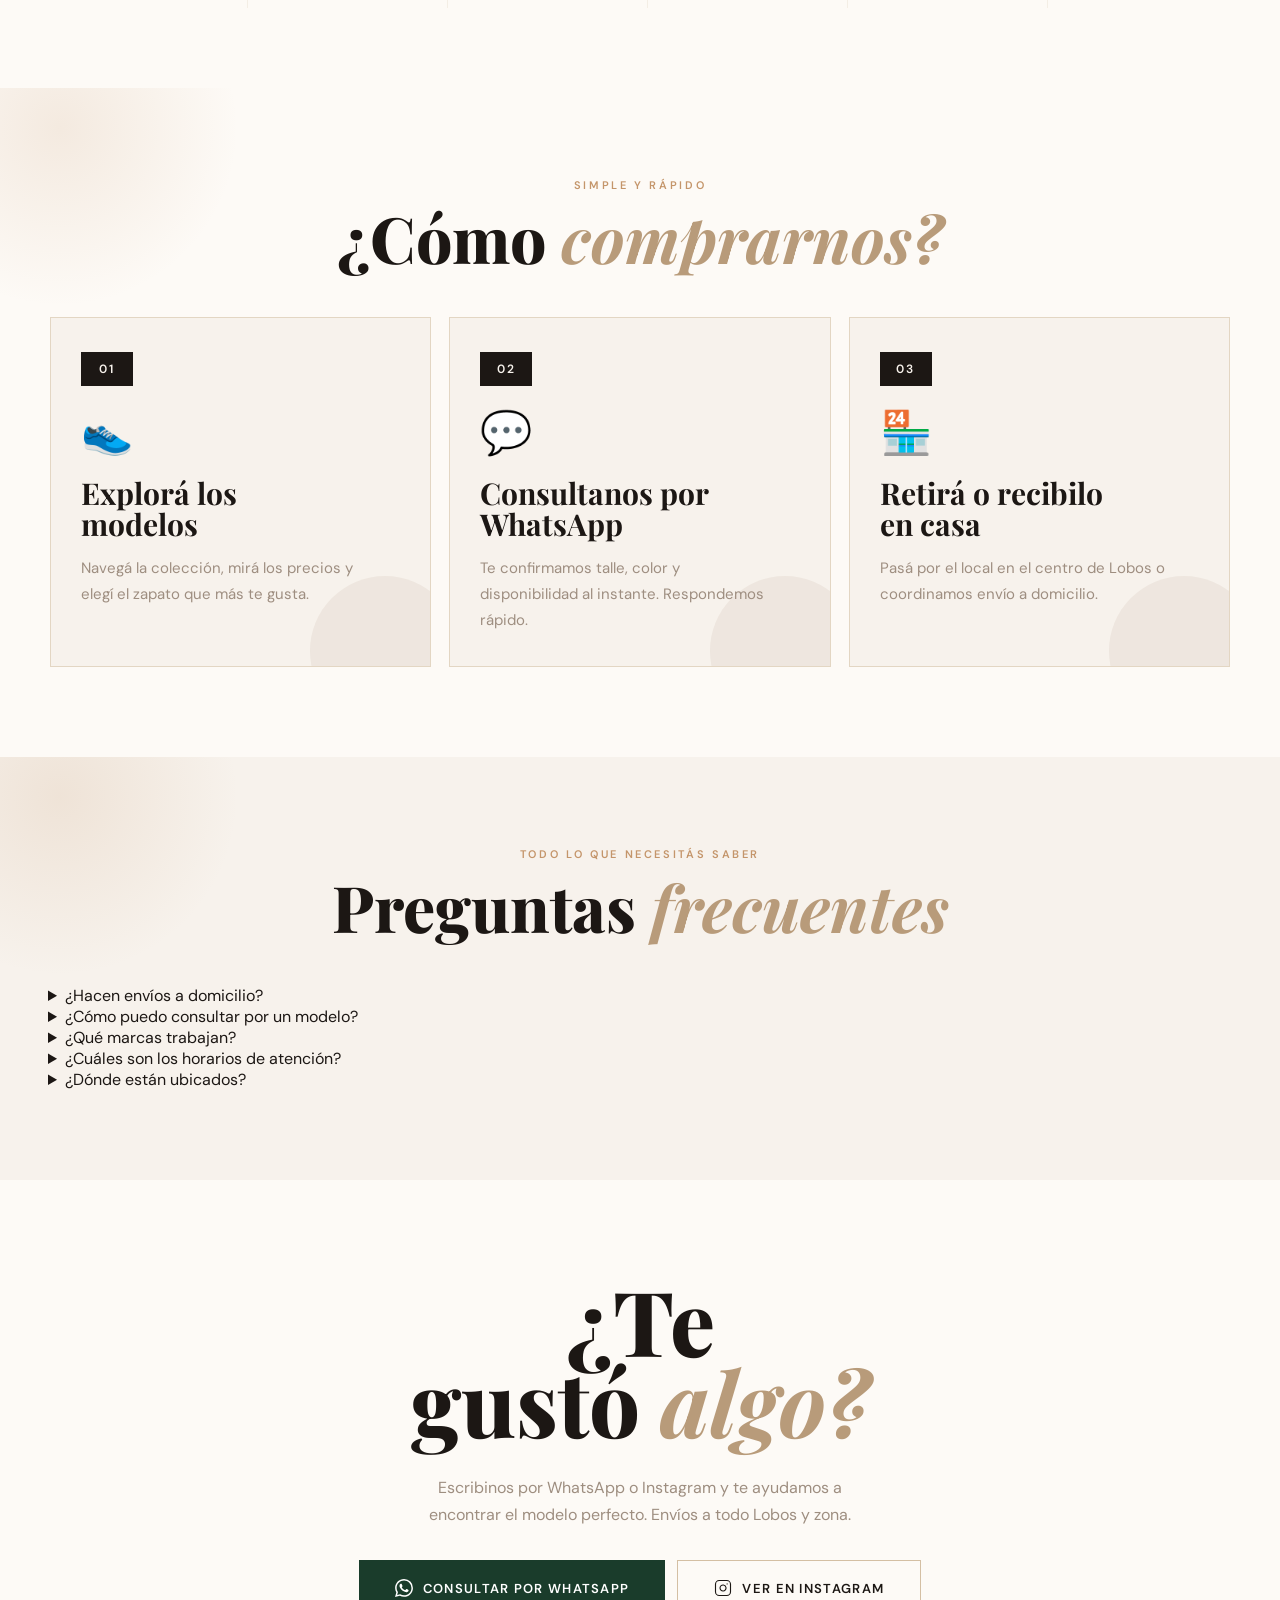
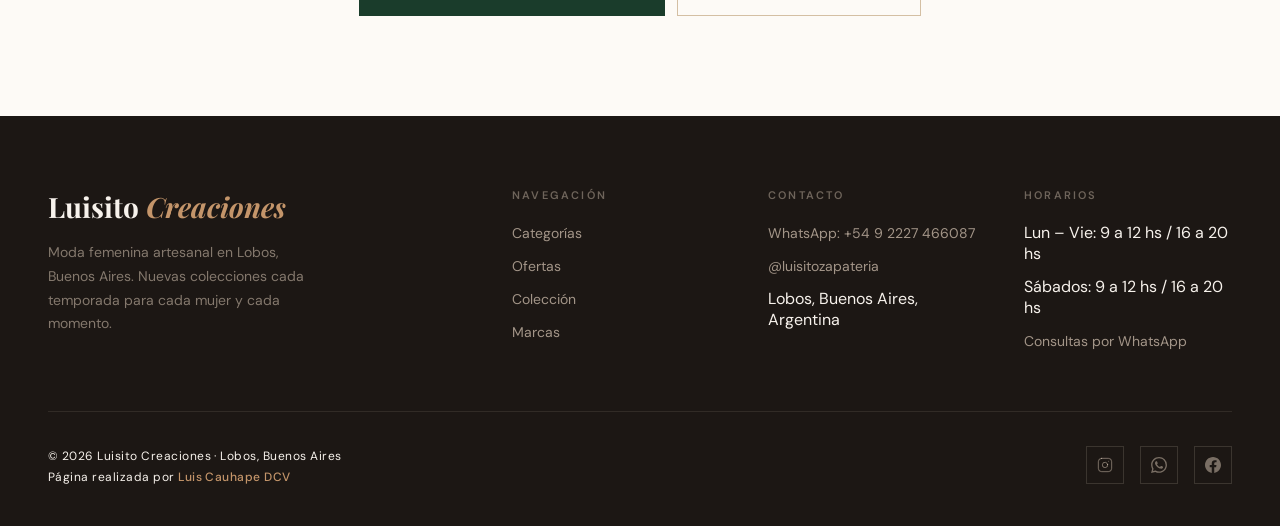
==== commit 99aba5cd: "Update index.html" ====
--- a/index.html
+++ b/index.html
@@ -1,20 +1,288 @@
 <!DOCTYPE html>
-<html lang="es">
+<html lang="es-AR">
 <head>
 <meta charset="UTF-8">
 <meta name="viewport" content="width=device-width, initial-scale=1.0">
-<title>Luisito Creaciones — Moda Femenina</title>
+
+<!-- ══ SEO PRIMARIO ══ -->
+<title>Luisito Creaciones | Zapatos y Calzado Femenino en Lobos, Buenos Aires</title>
+<meta name="description" content="Zapatería femenina en Lobos, Buenos Aires. Botas, sandalias, tacones, zapatillas y más. Marcas como Piccadilly, Chocolate y Massimo Chiesa. Envíos a toda la zona. Consultá por WhatsApp.">
+<meta name="keywords" content="zapatería Lobos, zapatos mujer Lobos, calzado femenino Lobos Buenos Aires, botas mujer, sandalias, tacones, Piccadilly Lobos, zapatería online Buenos Aires, calzado artesanal">
+<meta name="author" content="Luisito Creaciones">
+<meta name="robots" content="index, follow, max-snippet:-1, max-image-preview:large, max-video-preview:-1">
+<link rel="canonical" href="https://luisitocreaciones.com.ar/">
+
+<!-- ══ OPEN GRAPH (Facebook, WhatsApp) ══ -->
+<meta property="og:type" content="website">
+<meta property="og:locale" content="es_AR">
+<meta property="og:site_name" content="Luisito Creaciones">
+<meta property="og:url" content="https://luisitocreaciones.com.ar/">
+<meta property="og:title" content="Luisito Creaciones | Zapatos Femeninos en Lobos, Buenos Aires">
+<meta property="og:description" content="Botas, sandalias, tacones y más. Moda femenina artesanal en Lobos, Buenos Aires. Consultá disponibilidad y precio por WhatsApp.">
+<meta property="og:image" content="https://luisitocreaciones.com.ar/og-image.jpg">
+<meta property="og:image:width" content="1200">
+<meta property="og:image:height" content="630">
+<meta property="og:image:alt" content="Luisito Creaciones - Calzado Femenino Lobos">
+
+<!-- ══ TWITTER CARD ══ -->
+<meta name="twitter:card" content="summary_large_image">
+<meta name="twitter:title" content="Luisito Creaciones | Zapatos Femeninos en Lobos">
+<meta name="twitter:description" content="Botas, sandalias, tacones y más. Moda femenina artesanal en Lobos, Buenos Aires.">
+<meta name="twitter:image" content="https://luisitocreaciones.com.ar/og-image.jpg">
+
+<!-- ══ FAVICON ══ -->
+<link rel="icon" type="image/svg+xml" href="/favicon.svg">
+<link rel="icon" type="image/png" sizes="32x32" href="/favicon-32x32.png">
+<link rel="icon" type="image/png" sizes="16x16" href="/favicon-16x16.png">
+<link rel="apple-touch-icon" sizes="180x180" href="/apple-touch-icon.png">
+<link rel="manifest" href="/site.webmanifest">
+<meta name="theme-color" content="#1C1714">
+
+<!-- ══ GEO ══ -->
+<meta name="geo.region" content="AR-B">
+<meta name="geo.placename" content="Lobos, Buenos Aires, Argentina">
+<meta name="geo.position" content="-35.1878;-59.0944">
+<meta name="ICBM" content="-35.1878, -59.0944">
+
+<!-- ══ PRECONNECT (velocidad) ══ -->
 <link rel="preconnect" href="https://fonts.googleapis.com">
 <link rel="preconnect" href="https://fonts.gstatic.com" crossorigin>
+<link rel="dns-prefetch" href="https://docs.google.com">
+<link rel="dns-prefetch" href="https://drive.google.com">
+
+<!-- ══ FUENTES ══ -->
 <link href="https://fonts.googleapis.com/css2?family=Playfair+Display:ital,wght@0,700;0,800;1,700;1,800&family=DM+Sans:wght@400;500;600&display=swap" rel="stylesheet">
+
 <link rel="stylesheet" href="styles.css">
+
+<!-- ══ STRUCTURED DATA — LocalBusiness ══ -->
+<script type="application/ld+json">
+{
+  "@context": "https://schema.org",
+  "@type": "ShoeStore",
+  "name": "Luisito Creaciones",
+  "alternateName": "Luisito Zapatería",
+  "description": "Zapatería femenina en Lobos, Buenos Aires. Botas, sandalias, tacones, zapatillas y más. Marcas importadas y nacionales. Atención personalizada y envíos a domicilio.",
+  "url": "https://luisitocreaciones.com.ar",
+  "logo": "https://luisitocreaciones.com.ar/og-image.jpg",
+  "image": "https://luisitocreaciones.com.ar/og-image.jpg",
+  "telephone": "+542227466087",
+  "priceRange": "$$",
+  "currenciesAccepted": "ARS",
+  "paymentAccepted": "Cash, Transferencia bancaria, Mercado Pago",
+  "address": {
+    "@type": "PostalAddress",
+    "streetAddress": "Centro",
+    "addressLocality": "Lobos",
+    "addressRegion": "Buenos Aires",
+    "addressCountry": "AR",
+    "postalCode": "7240"
+  },
+  "geo": {
+    "@type": "GeoCoordinates",
+    "latitude": -35.1878,
+    "longitude": -59.0944
+  },
+  "openingHoursSpecification": [
+    {
+      "@type": "OpeningHoursSpecification",
+      "dayOfWeek": ["Monday","Tuesday","Wednesday","Thursday","Friday"],
+      "opens": "09:00",
+      "closes": "12:00"
+    },
+    {
+      "@type": "OpeningHoursSpecification",
+      "dayOfWeek": ["Monday","Tuesday","Wednesday","Thursday","Friday"],
+      "opens": "16:00",
+      "closes": "20:00"
+    },
+    {
+      "@type": "OpeningHoursSpecification",
+      "dayOfWeek": "Saturday",
+      "opens": "09:00",
+      "closes": "12:00"
+    },
+    {
+      "@type": "OpeningHoursSpecification",
+      "dayOfWeek": "Saturday",
+      "opens": "16:00",
+      "closes": "20:00"
+    }
+  ],
+  "sameAs": [
+    "https://www.instagram.com/luisitozapateria/",
+    "https://wa.me/5492227466087"
+  ],
+  "hasMap": "https://maps.google.com/?q=Lobos,+Buenos+Aires,+Argentina",
+  "areaServed": {
+    "@type": "GeoCircle",
+    "geoMidpoint": {
+      "@type": "GeoCoordinates",
+      "latitude": -35.1878,
+      "longitude": -59.0944
+    },
+    "geoRadius": "50000"
+  },
+  "servesCuisine": null,
+  "menu": null
+}
+</script>
+
+<!-- ══ STRUCTURED DATA — BreadcrumbList ══ -->
+<script type="application/ld+json">
+{
+  "@context": "https://schema.org",
+  "@type": "BreadcrumbList",
+  "itemListElement": [
+    {
+      "@type": "ListItem",
+      "position": 1,
+      "name": "Inicio",
+      "item": "https://luisitocreaciones.com.ar/"
+    }
+  ]
+}
+</script>
+
+<!-- ══ STRUCTURED DATA — WebSite (Sitelinks Searchbox) ══ -->
+<script type="application/ld+json">
+{
+  "@context": "https://schema.org",
+  "@type": "WebSite",
+  "name": "Luisito Creaciones",
+  "url": "https://luisitocreaciones.com.ar/",
+  "potentialAction": {
+    "@type": "SearchAction",
+    "target": {
+      "@type": "EntryPoint",
+      "urlTemplate": "https://luisitocreaciones.com.ar/search?q={search_term_string}"
+    },
+    "query-input": "required name=search_term_string"
+  }
+}
+</script>
+
+<!-- ══ STRUCTURED DATA — ItemList de productos destacados ══ -->
+<script type="application/ld+json">
+{
+  "@context": "https://schema.org",
+  "@type": "ItemList",
+  "name": "Calzado Femenino - Luisito Creaciones",
+  "description": "Colección de calzado femenino disponible en Luisito Creaciones, Lobos Buenos Aires",
+  "itemListElement": [
+    {
+      "@type": "ListItem",
+      "position": 1,
+      "item": {
+        "@type": "Product",
+        "name": "Bota Siena",
+        "description": "Bota de cuero genuino con suela de goma micro. Diseño artesanal.",
+        "brand": { "@type": "Brand", "name": "Luisito Creaciones" },
+        "offers": {
+          "@type": "Offer",
+          "priceCurrency": "ARS",
+          "price": "89000",
+          "priceValidUntil": "2025-12-31",
+          "availability": "https://schema.org/InStock",
+          "seller": { "@type": "Organization", "name": "Luisito Creaciones" }
+        }
+      }
+    },
+    {
+      "@type": "ListItem",
+      "position": 2,
+      "item": {
+        "@type": "Product",
+        "name": "Sandalia Portofino",
+        "description": "Sandalia femenina de temporada.",
+        "brand": { "@type": "Brand", "name": "Luisito Creaciones" },
+        "offers": {
+          "@type": "Offer",
+          "priceCurrency": "ARS",
+          "price": "55000",
+          "availability": "https://schema.org/InStock",
+          "seller": { "@type": "Organization", "name": "Luisito Creaciones" }
+        }
+      }
+    },
+    {
+      "@type": "ListItem",
+      "position": 3,
+      "item": {
+        "@type": "Product",
+        "name": "Sneaker Clásica",
+        "description": "Zapatilla clásica femenina, cómoda y versátil.",
+        "brand": { "@type": "Brand", "name": "Luisito Creaciones" },
+        "offers": {
+          "@type": "Offer",
+          "priceCurrency": "ARS",
+          "price": "62000",
+          "availability": "https://schema.org/InStock",
+          "seller": { "@type": "Organization", "name": "Luisito Creaciones" }
+        }
+      }
+    }
+  ]
+}
+</script>
+
+<!-- ══ STRUCTURED DATA — FAQPage ══ -->
+<script type="application/ld+json">
+{
+  "@context": "https://schema.org",
+  "@type": "FAQPage",
+  "mainEntity": [
+    {
+      "@type": "Question",
+      "name": "¿Hacen envíos a domicilio?",
+      "acceptedAnswer": {
+        "@type": "Answer",
+        "text": "Sí, realizamos envíos a Lobos y toda la zona. Coordinamos el envío por WhatsApp al +54 9 2227 466087."
+      }
+    },
+    {
+      "@type": "Question",
+      "name": "¿Cómo puedo consultar por un modelo?",
+      "acceptedAnswer": {
+        "@type": "Answer",
+        "text": "Podés consultarnos directamente por WhatsApp al +54 9 2227 466087 o por Instagram @luisitozapateria. Respondemos rápido y te confirmamos talle, color y disponibilidad."
+      }
+    },
+    {
+      "@type": "Question",
+      "name": "¿Qué marcas trabajan?",
+      "acceptedAnswer": {
+        "@type": "Answer",
+        "text": "Trabajamos con las mejores marcas de calzado femenino: Piccadilly, Chocolate, Massimo Chiesa, Via Uno, Bottero, Dijean, Moleca y más."
+      }
+    },
+    {
+      "@type": "Question",
+      "name": "¿Cuáles son los horarios de atención?",
+      "acceptedAnswer": {
+        "@type": "Answer",
+        "text": "Atendemos de lunes a sábados de 9 a 12 hs y de 16 a 20 hs. También podés consultarnos por WhatsApp fuera del horario comercial."
+      }
+    },
+    {
+      "@type": "Question",
+      "name": "¿Dónde están ubicados?",
+      "acceptedAnswer": {
+        "@type": "Answer",
+        "text": "Estamos en el centro de Lobos, Buenos Aires, Argentina. Podés retirarlo en el local o coordinar envío a domicilio."
+      }
+    }
+  ]
+}
+</script>
+
 </head>
 <body>
 
 <div class="cursor" id="cursor"></div>
 <div class="cursor-ring" id="cursorRing"></div>
 
-<div class="mobile-menu" id="mobileMenu">
+<div class="mobile-menu" id="mobileMenu" role="dialog" aria-label="Menú de navegación">
   <a href="#categorias" onclick="closeMenu()">Categorías</a>
   <a href="#ofertas" onclick="closeMenu()">Ofertas</a>
   <a href="#coleccion" onclick="closeMenu()">Colección</a>
@@ -22,8 +290,8 @@
   <a href="#contacto" onclick="closeMenu()">Contacto</a>
 </div>
 
-<nav id="navbar">
-  <a href="#" class="nav-logo">Luisito <span>Creaciones</span></a>
+<nav id="navbar" role="navigation" aria-label="Navegación principal">
+  <a href="/" class="nav-logo" aria-label="Luisito Creaciones - Inicio">Luisito <span>Creaciones</span></a>
   <ul class="nav-links">
     <li><a href="#categorias">Categorías</a></li>
     <li><a href="#ofertas">Ofertas</a></li>
@@ -31,67 +299,66 @@
     <li><a href="#marcas">Marcas</a></li>
   </ul>
   <div class="nav-contact">
-    <a class="nav-btn" href="https://wa.me/2227466087" target="_blank">WhatsApp</a>
-    <a class="nav-btn" href="https://www.instagram.com/luisitozapateria/" target="_blank">Instagram</a>
-  </div>
-  <button class="hamburger" id="hamburger" aria-label="Menú">
+    <a class="nav-btn" href="https://wa.me/5492227466087" target="_blank" rel="noopener noreferrer" aria-label="Contactar por WhatsApp">WhatsApp</a>
+    <a class="nav-btn" href="https://www.instagram.com/luisitozapateria/" target="_blank" rel="noopener noreferrer" aria-label="Ver Instagram de Luisito Creaciones">Instagram</a>
+  </div>
+  <button class="hamburger" id="hamburger" aria-label="Abrir menú de navegación" aria-expanded="false" aria-controls="mobileMenu">
     <span></span><span></span><span></span>
   </button>
 </nav>
 
 <!-- HERO -->
-<section class="hero">
+<section class="hero" aria-label="Producto destacado">
   <div class="hero-left">
     <p class="hero-tag">Nueva Temporada · Otoño 2025</p>
     <h1 class="hero-title">Bota<br><em>Siena</em></h1>
     <p class="hero-subtitle">Cuero genuino</p>
     <p class="hero-desc">Diseño artesanal con suela de goma micro. Confort y elegancia que acompañan cada paso de tu día.</p>
     <div class="hero-price-block">
-      <span class="hero-price">$89.000</span>
-      <span class="hero-price-old">$115.000</span>
-      <span class="hero-sale">–22% OFF</span>
-    </div>
-    <div class="hero-sizes" id="heroSizes">
-      <div class="size-chip active">35</div>
-      <div class="size-chip">36</div>
-      <div class="size-chip">37</div>
-      <div class="size-chip">38</div>
-      <div class="size-chip">39</div>
-      <div class="size-chip">40</div>
-    </div>
-    <div class="hero-colors">
-      <div class="color-dot active"></div>
-      <div class="color-dot" ></div>
-      <div class="color-dot"></div>
-    </div>
- <div class="hero-actions">
-  <a class="btn-primary" href="https://wa.me/5492227466087" target="_blank">
-    <span>Consultar</span>
-    <span class="arrow">→</span>
-  </a>
-
-  <a class="btn-ghost" href="#coleccion">Ver colección</a>
-</div>
+      <span class="hero-price" aria-label="Precio actual: 89.000 pesos">$89.000</span>
+      <span class="hero-price-old" aria-label="Precio anterior: 115.000 pesos">$115.000</span>
+      <span class="hero-sale" aria-label="Descuento del 22 por ciento">–22% OFF</span>
+    </div>
+    <div class="hero-sizes" id="heroSizes" role="group" aria-label="Seleccionar talle">
+      <div class="size-chip active" role="button" tabindex="0" aria-pressed="true" aria-label="Talle 35">35</div>
+      <div class="size-chip" role="button" tabindex="0" aria-pressed="false" aria-label="Talle 36">36</div>
+      <div class="size-chip" role="button" tabindex="0" aria-pressed="false" aria-label="Talle 37">37</div>
+      <div class="size-chip" role="button" tabindex="0" aria-pressed="false" aria-label="Talle 38">38</div>
+      <div class="size-chip" role="button" tabindex="0" aria-pressed="false" aria-label="Talle 39">39</div>
+      <div class="size-chip" role="button" tabindex="0" aria-pressed="false" aria-label="Talle 40">40</div>
+    </div>
+    <div class="hero-colors" role="group" aria-label="Seleccionar color">
+      <div class="color-dot active" role="button" tabindex="0" aria-label="Color negro" style="background:#2c2c2c;"></div>
+      <div class="color-dot" role="button" tabindex="0" aria-label="Color marrón" style="background:#7A5C3F;"></div>
+      <div class="color-dot" role="button" tabindex="0" aria-label="Color camel" style="background:#C4956A;"></div>
+    </div>
+    <div class="hero-actions">
+      <a class="btn-primary" href="https://wa.me/5492227466087" target="_blank" rel="noopener noreferrer" aria-label="Consultar por la Bota Siena por WhatsApp">
+        <span>Consultar</span>
+        <span class="arrow" aria-hidden="true">→</span>
+      </a>
+      <a class="btn-ghost" href="#coleccion">Ver colección</a>
+    </div>
   </div>
   <div class="hero-right">
-    <img class="hero-main-img" src="https://images.unsplash.com/photo-1543163521-1bf539c55dd2?w=900&q=80" alt="Bota Siena" id="heroMainImg">
-    <div class="hero-thumbnails">
-      <div class="thumb active" onclick="changeHero(this, 'https://images.unsplash.com/photo-1543163521-1bf539c55dd2?w=900&q=80')">
-        <img src="https://images.unsplash.com/photo-1543163521-1bf539c55dd2?w=200&q=70" alt="">
-      </div>
-      <div class="thumb" onclick="changeHero(this, 'https://images.unsplash.com/photo-1549298916-b41d501d3772?w=900&q=80')">
-        <img src="https://images.unsplash.com/photo-1549298916-b41d501d3772?w=200&q=70" alt="">
-      </div>
-      <div class="thumb" onclick="changeHero(this, 'https://images.unsplash.com/photo-1595950653106-6c9ebd614d3a?w=900&q=80')">
-        <img src="https://images.unsplash.com/photo-1595950653106-6c9ebd614d3a?w=200&q=70" alt="">
-      </div>
-    </div>
-    <div class="hero-overlay-text">SS</div>
+    <img class="hero-main-img" src="https://images.unsplash.com/photo-1543163521-1bf539c55dd2?w=900&q=80" alt="Bota Siena de cuero genuino - Luisito Creaciones Lobos" id="heroMainImg" width="900" height="1200" loading="eager">
+    <div class="hero-thumbnails" role="group" aria-label="Vistas del producto">
+      <div class="thumb active" role="button" tabindex="0" onclick="changeHero(this, 'https://images.unsplash.com/photo-1543163521-1bf539c55dd2?w=900&q=80')" aria-label="Vista 1 de la Bota Siena">
+        <img src="https://images.unsplash.com/photo-1543163521-1bf539c55dd2?w=200&q=70" alt="Bota Siena vista 1" width="72" height="88" loading="lazy">
+      </div>
+      <div class="thumb" role="button" tabindex="0" onclick="changeHero(this, 'https://images.unsplash.com/photo-1549298916-b41d501d3772?w=900&q=80')" aria-label="Vista 2 de la Bota Siena">
+        <img src="https://images.unsplash.com/photo-1549298916-b41d501d3772?w=200&q=70" alt="Bota Siena vista 2" width="72" height="88" loading="lazy">
+      </div>
+      <div class="thumb" role="button" tabindex="0" onclick="changeHero(this, 'https://images.unsplash.com/photo-1595950653106-6c9ebd614d3a?w=900&q=80')" aria-label="Vista 3 de la Bota Siena">
+        <img src="https://images.unsplash.com/photo-1595950653106-6c9ebd614d3a?w=200&q=70" alt="Bota Siena vista 3" width="72" height="88" loading="lazy">
+      </div>
+    </div>
+    <div class="hero-overlay-text" aria-hidden="true">SS</div>
   </div>
 </section>
 
 <!-- CATEGORIES -->
-<section id="categorias">
+<section id="categorias" aria-label="Categorías de calzado femenino">
   <div class="cats-section">
     <div class="cats-header">
       <div>
@@ -99,48 +366,48 @@
         <h2 class="section-title">Nuestras <em>categorías</em></h2>
       </div>
       <div class="cats-nav-btns">
-        <button id="prev-cat" class="scroll-btn" aria-label="Anterior">&#8592;</button>
-        <button id="next-cat" class="scroll-btn" aria-label="Siguiente">&#8594;</button>
-      </div>
-    </div>
-    <div class="cats-track" id="cats-track">
-      <div class="cat-pill active" data-cat="zapatos-planos"  onclick="setActive(this)">
-        <div class="cat-icon"></div>
+        <button id="prev-cat" class="scroll-btn" aria-label="Categoría anterior">&#8592;</button>
+        <button id="next-cat" class="scroll-btn" aria-label="Siguiente categoría">&#8594;</button>
+      </div>
+    </div>
+    <div class="cats-track" id="cats-track" role="list" aria-label="Lista de categorías">
+      <div class="cat-pill active" role="listitem" data-cat="zapatos-planos" onclick="setActive(this)" tabindex="0" aria-label="Zapatos planos, 24 modelos">
+        <div class="cat-icon" aria-hidden="true">🩰</div>
         <span class="cat-label">Zapatos planos</span>
         <span class="cat-count">24 modelos</span>
       </div>
-      <div class="cat-pill" data-cat="tacones" onclick="setActive(this)">
-        <div class="cat-icon"></div>
+      <div class="cat-pill" role="listitem" data-cat="tacones" onclick="setActive(this)" tabindex="0" aria-label="Tacones, 18 modelos">
+        <div class="cat-icon" aria-hidden="true">👠</div>
         <span class="cat-label">Tacones</span>
         <span class="cat-count">18 modelos</span>
       </div>
-      <div class="cat-pill" data-cat="sandalias" onclick="setActive(this)">
-        <div class="cat-icon"></div>
+      <div class="cat-pill" role="listitem" data-cat="sandalias" onclick="setActive(this)" tabindex="0" aria-label="Sandalias, 20 modelos">
+        <div class="cat-icon" aria-hidden="true">👡</div>
         <span class="cat-label">Sandalias</span>
         <span class="cat-count">20 modelos</span>
       </div>
-      <div class="cat-pill" data-cat="zapatillas"  onclick="setActive(this)">
-        <div class="cat-icon"></div>
+      <div class="cat-pill" role="listitem" data-cat="zapatillas" onclick="setActive(this)" tabindex="0" aria-label="Zapatillas, 16 modelos">
+        <div class="cat-icon" aria-hidden="true">👟</div>
         <span class="cat-label">Zapatillas</span>
         <span class="cat-count">16 modelos</span>
       </div>
-      <div class="cat-pill"  data-cat="botas-botines" onclick="setActive(this)">
-        <div class="cat-icon"></div>
+      <div class="cat-pill" role="listitem" data-cat="botas-botines" onclick="setActive(this)" tabindex="0" aria-label="Botas y botines, 22 modelos">
+        <div class="cat-icon" aria-hidden="true">👢</div>
         <span class="cat-label">Botas y botines</span>
         <span class="cat-count">22 modelos</span>
       </div>
-      <div class="cat-pill"data-cat="fiesta" onclick="setActive(this)">
-        <div class="cat-icon"></div>
+      <div class="cat-pill" role="listitem" data-cat="fiesta" onclick="setActive(this)" tabindex="0" aria-label="Zapatos de fiesta, 12 modelos">
+        <div class="cat-icon" aria-hidden="true">✨</div>
         <span class="cat-label">Fiesta</span>
         <span class="cat-count">12 modelos</span>
       </div>
-      <div class="cat-pill"data-cat="verano" onclick="setActive(this)">
-        <div class="cat-icon"></div>
+      <div class="cat-pill" role="listitem" data-cat="verano" onclick="setActive(this)" tabindex="0" aria-label="Calzado de verano, 15 modelos">
+        <div class="cat-icon" aria-hidden="true">☀️</div>
         <span class="cat-label">Verano</span>
         <span class="cat-count">15 modelos</span>
       </div>
-      <div class="cat-pill" data-cat="deportivo" onclick="setActive(this)">
-        <div class="cat-icon"></div>
+      <div class="cat-pill" role="listitem" data-cat="deportivo" onclick="setActive(this)" tabindex="0" aria-label="Calzado deportivo, 11 modelos">
+        <div class="cat-icon" aria-hidden="true">🏃‍♀️</div>
         <span class="cat-label">Deportivo</span>
         <span class="cat-count">11 modelos</span>
       </div>
@@ -149,142 +416,142 @@
 </section>
 
 <!-- OFFERS -->
-<section id="ofertas">
+<section id="ofertas" aria-label="Ofertas y descuentos en calzado">
   <div class="offers reveal">
     <div class="offers-header">
       <div>
         <span class="section-eyebrow" style="text-align:left;display:block;">Tiempo limitado</span>
         <h2 class="section-title">Las mejores <em>ofertas</em></h2>
       </div>
-      <div class="sale-badge">
+      <div class="sale-badge" aria-label="Sale, hasta 40% de descuento">
         <span class="sale-badge-text">SALE</span>
         <span class="sale-badge-pct">Hasta 40% OFF</span>
       </div>
     </div>
-    <div class="offers-grid" id="offersGrid">
+    <div class="offers-grid" id="offersGrid" role="list" aria-label="Productos en oferta">
       <!-- cargado desde Google Sheets -->
     </div>
   </div>
 </section>
 
 <!-- PRODUCTS SLIDER -->
-<section id="coleccion">
+<section id="coleccion" aria-label="Colección de calzado 2025">
   <div class="products">
     <div class="products-header reveal">
       <div>
-      <span class="section-eyebrow">Colección 2025</span>
-      <h2 class="section-title">Nuevos <em>modelos</em></h2>
+        <span class="section-eyebrow">Colección 2025</span>
+        <h2 class="section-title">Nuevos <em>modelos</em></h2>
       </div>
       <div class="slider-controls reveal">
-      <button class="slider-btn" onclick="slideProducts(-1)" aria-label="Anterior">←</button>
-      <button class="slider-btn" onclick="slideProducts(1)" aria-label="Siguiente">→</button>
-    </div>
+        <button class="slider-btn" onclick="slideProducts(-1)" aria-label="Ver modelos anteriores">←</button>
+        <button class="slider-btn" onclick="slideProducts(1)" aria-label="Ver más modelos">→</button>
+      </div>
     </div>
     <div class="slider-wrap">
-      <div class="products-track" id="productsTrack">
-        <div class="product-card reveal">
+      <div class="products-track" id="productsTrack" role="list" aria-label="Modelos de la colección">
+        <article class="product-card reveal" role="listitem">
           <div class="product-img-wrap">
-            <img class="product-img" src="https://images.unsplash.com/photo-1543163521-1bf539c55dd2?w=500&q=80" alt="Bota Siena">
-            <div class="product-overlay"><span class="product-quick">Ver modelo</span></div>
+            <img class="product-img" src="https://images.unsplash.com/photo-1543163521-1bf539c55dd2?w=500&q=80" alt="Bota Siena de cuero - Luisito Creaciones" width="500" height="667" loading="lazy">
+            <div class="product-overlay" aria-hidden="true"><span class="product-quick">Ver modelo</span></div>
           </div>
           <div class="product-info">
-            <div class="product-name">Bota Siena</div>
+            <h3 class="product-name">Bota Siena</h3>
             <div class="product-prices">
-              <span class="product-price">$89.000</span>
-              <span class="product-price-old">$115.000</span>
+              <span class="product-price" aria-label="Precio: 89.000 pesos">$89.000</span>
+              <span class="product-price-old" aria-label="Precio anterior: 115.000 pesos">$115.000</span>
             </div>
           </div>
-        </div>
-        <div class="product-card reveal reveal-delay-1">
+        </article>
+        <article class="product-card reveal reveal-delay-1" role="listitem">
           <div class="product-img-wrap">
-            <img class="product-img" src="https://images.unsplash.com/photo-1549298916-b41d501d3772?w=500&q=80" alt="Sneaker Blanco">
-            <div class="product-overlay"><span class="product-quick">Ver modelo</span></div>
+            <img class="product-img" src="https://images.unsplash.com/photo-1549298916-b41d501d3772?w=500&q=80" alt="Sneaker Clásica blanca - Luisito Creaciones" width="500" height="667" loading="lazy">
+            <div class="product-overlay" aria-hidden="true"><span class="product-quick">Ver modelo</span></div>
           </div>
           <div class="product-info">
-            <div class="product-name">Sneaker Clásica</div>
+            <h3 class="product-name">Sneaker Clásica</h3>
             <div class="product-prices">
-              <span class="product-price">$62.000</span>
+              <span class="product-price" aria-label="Precio: 62.000 pesos">$62.000</span>
             </div>
           </div>
-        </div>
-        <div class="product-card reveal reveal-delay-2">
+        </article>
+        <article class="product-card reveal reveal-delay-2" role="listitem">
           <div class="product-img-wrap">
-            <img class="product-img" src="https://images.unsplash.com/photo-1515347619252-60a4bf4fff4f?w=500&q=80" alt="Sandalia Portofino">
-            <div class="product-overlay"><span class="product-quick">Ver modelo</span></div>
+            <img class="product-img" src="https://images.unsplash.com/photo-1515347619252-60a4bf4fff4f?w=500&q=80" alt="Sandalia Portofino - Luisito Creaciones" width="500" height="667" loading="lazy">
+            <div class="product-overlay" aria-hidden="true"><span class="product-quick">Ver modelo</span></div>
           </div>
           <div class="product-info">
-            <div class="product-name">Sandalia Portofino</div>
+            <h3 class="product-name">Sandalia Portofino</h3>
             <div class="product-prices">
-              <span class="product-price">$55.000</span>
-              <span class="product-price-old">$79.000</span>
+              <span class="product-price" aria-label="Precio: 55.000 pesos">$55.000</span>
+              <span class="product-price-old" aria-label="Precio anterior: 79.000 pesos">$79.000</span>
             </div>
           </div>
-        </div>
-        <div class="product-card reveal reveal-delay-3">
+        </article>
+        <article class="product-card reveal reveal-delay-3" role="listitem">
           <div class="product-img-wrap">
-            <img class="product-img" src="https://images.unsplash.com/photo-1595950653106-6c9ebd614d3a?w=500&q=80" alt="Stiletto Ámsterdam">
-            <div class="product-overlay"><span class="product-quick">Ver modelo</span></div>
+            <img class="product-img" src="https://images.unsplash.com/photo-1595950653106-6c9ebd614d3a?w=500&q=80" alt="Stiletto Ámsterdam - Luisito Creaciones" width="500" height="667" loading="lazy">
+            <div class="product-overlay" aria-hidden="true"><span class="product-quick">Ver modelo</span></div>
           </div>
           <div class="product-info">
-            <div class="product-name">Stiletto Ámsterdam</div>
+            <h3 class="product-name">Stiletto Ámsterdam</h3>
             <div class="product-prices">
-              <span class="product-price">$78.000</span>
+              <span class="product-price" aria-label="Precio: 78.000 pesos">$78.000</span>
             </div>
           </div>
-        </div>
-        <div class="product-card reveal">
+        </article>
+        <article class="product-card reveal" role="listitem">
           <div class="product-img-wrap">
-            <img class="product-img" src="https://images.unsplash.com/photo-1518049362265-d5b2a6467637?w=500&q=80" alt="Mocasín Florencia">
-            <div class="product-overlay"><span class="product-quick">Ver modelo</span></div>
+            <img class="product-img" src="https://images.unsplash.com/photo-1518049362265-d5b2a6467637?w=500&q=80" alt="Mocasín Florencia - Luisito Creaciones" width="500" height="667" loading="lazy">
+            <div class="product-overlay" aria-hidden="true"><span class="product-quick">Ver modelo</span></div>
           </div>
           <div class="product-info">
-            <div class="product-name">Mocasín Florencia</div>
+            <h3 class="product-name">Mocasín Florencia</h3>
             <div class="product-prices">
-              <span class="product-price">$71.000</span>
+              <span class="product-price" aria-label="Precio: 71.000 pesos">$71.000</span>
             </div>
           </div>
-        </div>
-        <div class="product-card reveal reveal-delay-1">
+        </article>
+        <article class="product-card reveal reveal-delay-1" role="listitem">
           <div class="product-img-wrap">
-            <img class="product-img" src="https://images.unsplash.com/photo-1605034313761-73ea4a0cfbf3?w=500&q=80" alt="Escarpín Lisboa">
-            <div class="product-overlay"><span class="product-quick">Ver modelo</span></div>
+            <img class="product-img" src="https://images.unsplash.com/photo-1605034313761-73ea4a0cfbf3?w=500&q=80" alt="Escarpín Lisboa - Luisito Creaciones" width="500" height="667" loading="lazy">
+            <div class="product-overlay" aria-hidden="true"><span class="product-quick">Ver modelo</span></div>
           </div>
           <div class="product-info">
-            <div class="product-name">Escarpín Lisboa</div>
+            <h3 class="product-name">Escarpín Lisboa</h3>
             <div class="product-prices">
-              <span class="product-price">$69.000</span>
-              <span class="product-price-old">$98.000</span>
+              <span class="product-price" aria-label="Precio: 69.000 pesos">$69.000</span>
+              <span class="product-price-old" aria-label="Precio anterior: 98.000 pesos">$98.000</span>
             </div>
           </div>
-        </div>
-      </div>
-    </div>
-    </div>
+        </article>
+      </div>
+    </div>
+  </div>
 </section>
 
 <!-- EDITORIAL -->
-<section>
+<section aria-label="Sobre Luisito Creaciones">
   <div class="editorial reveal">
     <div class="editorial-text">
       <p class="editorial-quote">Elegancia<br>en cada <em>paso</em></p>
       <p class="editorial-body">Cada modelo es pensado para acompañar tu estilo de vida. Desde el primer café hasta la última danza, Luisito Creaciones es moda que te pertenece.</p>
-      <a class="btn-primary" href="https://www.instagram.com/luisitozapateria/" target="_blank">
-        <span>Ver en Instagram</span><span class="arrow">→</span>
+      <a class="btn-primary" href="https://www.instagram.com/luisitozapateria/" target="_blank" rel="noopener noreferrer" aria-label="Ver la colección completa en Instagram">
+        <span>Ver en Instagram</span><span class="arrow" aria-hidden="true">→</span>
       </a>
     </div>
     <div class="editorial-img">
-      <img src="https://images.unsplash.com/photo-1483985988355-763728e1935b?w=900&q=80" alt="Editorial Luisito Creaciones">
-      <div class="editorial-label">LC</div>
+      <img src="https://images.unsplash.com/photo-1483985988355-763728e1935b?w=900&q=80" alt="Mujer con calzado femenino elegante - Luisito Creaciones Lobos Buenos Aires" width="900" height="600" loading="lazy">
+      <div class="editorial-label" aria-hidden="true">LC</div>
     </div>
   </div>
 </section>
 
 <!-- BRANDS -->
-<section id="marcas">
+<section id="marcas" aria-label="Marcas de calzado que comercializamos">
   <div class="brands reveal">
     <p class="brands-eyebrow">Marcas que trabajamos</p>
     <div class="brands-track-wrap">
-      <div class="brands-track" id="brandsTrack">
+      <div class="brands-track" id="brandsTrack" aria-label="Piccadilly, Chocolate, Massimo Chiesa, Via Uno, Bottero, Dijean, Moleca">
         <div class="brand-item">Chocolate</div>
         <div class="brand-item">Piccadilly</div>
         <div class="brand-item">Massimo Chiesa</div>
@@ -293,47 +560,42 @@
         <div class="brand-item">Dafiti</div>
         <div class="brand-item">Dijean</div>
         <div class="brand-item">Moleca</div>
-        <div class="brand-item">Chocolate</div>
-        <div class="brand-item">Piccadilly</div>
-        <div class="brand-item">Massimo Chiesa</div>
-        <div class="brand-item">Via Uno</div>
-        <div class="brand-item">Bottero</div>
-        <div class="brand-item">Dafiti</div>
-        <div class="brand-item">Dijean</div>
-        <div class="brand-item">Moleca</div>
-      </div>
-    </div>
-  </div>
-</section>
-
-<!-- SECOND EDITORIAL -->
+        <div class="brand-item" aria-hidden="true">Chocolate</div>
+        <div class="brand-item" aria-hidden="true">Piccadilly</div>
+        <div class="brand-item" aria-hidden="true">Massimo Chiesa</div>
+        <div class="brand-item" aria-hidden="true">Via Uno</div>
+        <div class="brand-item" aria-hidden="true">Bottero</div>
+        <div class="brand-item" aria-hidden="true">Dafiti</div>
+        <div class="brand-item" aria-hidden="true">Dijean</div>
+        <div class="brand-item" aria-hidden="true">Moleca</div>
+      </div>
+    </div>
+  </div>
+</section>
 
 <!-- HOW TO BUY -->
-<section id="como-comprar">
+<section id="como-comprar" aria-label="Cómo comprar en Luisito Creaciones">
   <div class="how-buy reveal">
     <div class="section-header how-buy-header">
       <span class="section-eyebrow">Simple y rápido</span>
       <h2 class="section-title">¿Cómo <em>comprarnos?</em></h2>
     </div>
-
     <div class="how-buy-grid">
       <div class="how-buy-card reveal">
-        <span class="how-buy-number">01</span>
-        <div class="how-buy-icon">👟</div>
+        <span class="how-buy-number" aria-hidden="true">01</span>
+        <div class="how-buy-icon" aria-hidden="true">👟</div>
         <h3>Explorá los modelos</h3>
         <p>Navegá la colección, mirá los precios y elegí el zapato que más te gusta.</p>
       </div>
-
       <div class="how-buy-card reveal reveal-delay-1">
-        <span class="how-buy-number">02</span>
-        <div class="how-buy-icon">💬</div>
+        <span class="how-buy-number" aria-hidden="true">02</span>
+        <div class="how-buy-icon" aria-hidden="true">💬</div>
         <h3>Consultanos por WhatsApp</h3>
         <p>Te confirmamos talle, color y disponibilidad al instante. Respondemos rápido.</p>
       </div>
-
       <div class="how-buy-card reveal reveal-delay-2">
-        <span class="how-buy-number">03</span>
-        <div class="how-buy-icon">🏪</div>
+        <span class="how-buy-number" aria-hidden="true">03</span>
+        <div class="how-buy-icon" aria-hidden="true">🏪</div>
         <h3>Retirá o recibilo en casa</h3>
         <p>Pasá por el local en el centro de Lobos o coordinamos envío a domicilio.</p>
       </div>
@@ -341,18 +603,60 @@
   </div>
 </section>
 
+<!-- FAQ — SEO muy valioso -->
+<section id="preguntas-frecuentes" aria-label="Preguntas frecuentes sobre Luisito Creaciones">
+  <div class="how-buy reveal" style="background: var(--cream);">
+    <div class="section-header how-buy-header">
+      <span class="section-eyebrow">Todo lo que necesitás saber</span>
+      <h2 class="section-title">Preguntas <em>frecuentes</em></h2>
+    </div>
+    <div class="faq-list" itemscope itemtype="https://schema.org/FAQPage">
+      <details class="faq-item" itemscope itemprop="mainEntity" itemtype="https://schema.org/Question">
+        <summary itemprop="name">¿Hacen envíos a domicilio?</summary>
+        <div class="faq-answer" itemscope itemprop="acceptedAnswer" itemtype="https://schema.org/Answer">
+          <p itemprop="text">Sí, realizamos envíos a Lobos y toda la zona. Coordinamos el envío por WhatsApp al +54 9 2227 466087.</p>
+        </div>
+      </details>
+      <details class="faq-item" itemscope itemprop="mainEntity" itemtype="https://schema.org/Question">
+        <summary itemprop="name">¿Cómo puedo consultar por un modelo?</summary>
+        <div class="faq-answer" itemscope itemprop="acceptedAnswer" itemtype="https://schema.org/Answer">
+          <p itemprop="text">Podés consultarnos directamente por WhatsApp al +54 9 2227 466087 o por Instagram @luisitozapateria. Respondemos rápido y te confirmamos talle, color y disponibilidad.</p>
+        </div>
+      </details>
+      <details class="faq-item" itemscope itemprop="mainEntity" itemtype="https://schema.org/Question">
+        <summary itemprop="name">¿Qué marcas trabajan?</summary>
+        <div class="faq-answer" itemscope itemprop="acceptedAnswer" itemtype="https://schema.org/Answer">
+          <p itemprop="text">Trabajamos con las mejores marcas de calzado femenino: Piccadilly, Chocolate, Massimo Chiesa, Via Uno, Bottero, Dijean, Moleca y más.</p>
+        </div>
+      </details>
+      <details class="faq-item" itemscope itemprop="mainEntity" itemtype="https://schema.org/Question">
+        <summary itemprop="name">¿Cuáles son los horarios de atención?</summary>
+        <div class="faq-answer" itemscope itemprop="acceptedAnswer" itemtype="https://schema.org/Answer">
+          <p itemprop="text">Atendemos de lunes a sábados de 9 a 12 hs y de 16 a 20 hs. También podés consultarnos por WhatsApp fuera del horario comercial.</p>
+        </div>
+      </details>
+      <details class="faq-item" itemscope itemprop="mainEntity" itemtype="https://schema.org/Question">
+        <summary itemprop="name">¿Dónde están ubicados?</summary>
+        <div class="faq-answer" itemscope itemprop="acceptedAnswer" itemtype="https://schema.org/Answer">
+          <p itemprop="text">Estamos en el centro de Lobos, Buenos Aires, Argentina. Podés retirarlo en el local o coordinar envío a domicilio.</p>
+        </div>
+      </details>
+    </div>
+  </div>
+</section>
+
 <!-- CONTACT STRIP -->
-<section id="contacto">
+<section id="contacto" aria-label="Contacto y redes sociales">
   <div class="contact-strip reveal">
     <h2 class="contact-strip-title">¿Te<br>gustó <em>algo?</em></h2>
     <p class="contact-strip-desc">Escribinos por WhatsApp o Instagram y te ayudamos a encontrar el modelo perfecto. Envíos a todo Lobos y zona.</p>
     <div class="contact-btns">
-      <a class="btn-wa" href="https://wa.me/227466087" target="_blank">
-        <svg width="18" height="18" viewBox="0 0 24 24" fill="currentColor"><path d="M17.472 14.382c-.297-.149-1.758-.867-2.03-.967-.273-.099-.471-.148-.67.15-.197.297-.767.966-.94 1.164-.173.199-.347.223-.644.075-.297-.15-1.255-.463-2.39-1.475-.883-.788-1.48-1.761-1.653-2.059-.173-.297-.018-.458.13-.606.134-.133.298-.347.446-.52.149-.174.198-.298.298-.497.099-.198.05-.371-.025-.52-.075-.149-.669-1.612-.916-2.207-.242-.579-.487-.5-.669-.51-.173-.008-.371-.01-.57-.01-.198 0-.52.074-.792.372-.272.297-1.04 1.016-1.04 2.479 0 1.462 1.065 2.875 1.213 3.074.149.198 2.096 3.2 5.077 4.487.709.306 1.262.489 1.694.625.712.227 1.36.195 1.871.118.571-.085 1.758-.719 2.006-1.413.248-.694.248-1.289.173-1.413-.074-.124-.272-.198-.57-.347m-5.421 7.403h-.004a9.87 9.87 0 01-5.031-1.378l-.361-.214-3.741.982.998-3.648-.235-.374a9.86 9.86 0 01-1.51-5.26c.001-5.45 4.436-9.884 9.888-9.884 2.64 0 5.122 1.03 6.988 2.898a9.825 9.825 0 012.893 6.994c-.003 5.45-4.437 9.884-9.885 9.884m8.413-18.297A11.815 11.815 0 0012.05 0C5.495 0 .16 5.335.157 11.892c0 2.096.547 4.142 1.588 5.945L.057 24l6.305-1.654a11.882 11.882 0 005.683 1.448h.005c6.554 0 11.89-5.335 11.893-11.893a11.821 11.821 0 00-3.48-8.413z"/></svg>
+      <a class="btn-wa" href="https://wa.me/5492227466087" target="_blank" rel="noopener noreferrer" aria-label="Consultar por WhatsApp al +54 9 2227 466087">
+        <svg width="18" height="18" viewBox="0 0 24 24" fill="currentColor" aria-hidden="true"><path d="M17.472 14.382c-.297-.149-1.758-.867-2.03-.967-.273-.099-.471-.148-.67.15-.197.297-.767.966-.94 1.164-.173.199-.347.223-.644.075-.297-.15-1.255-.463-2.39-1.475-.883-.788-1.48-1.761-1.653-2.059-.173-.297-.018-.458.13-.606.134-.133.298-.347.446-.52.149-.174.198-.298.298-.497.099-.198.05-.371-.025-.52-.075-.149-.669-1.612-.916-2.207-.242-.579-.487-.5-.669-.51-.173-.008-.371-.01-.57-.01-.198 0-.52.074-.792.372-.272.297-1.04 1.016-1.04 2.479 0 1.462 1.065 2.875 1.213 3.074.149.198 2.096 3.2 5.077 4.487.709.306 1.262.489 1.694.625.712.227 1.36.195 1.871.118.571-.085 1.758-.719 2.006-1.413.248-.694.248-1.289.173-1.413-.074-.124-.272-.198-.57-.347m-5.421 7.403h-.004a9.87 9.87 0 01-5.031-1.378l-.361-.214-3.741.982.998-3.648-.235-.374a9.86 9.86 0 01-1.51-5.26c.001-5.45 4.436-9.884 9.888-9.884 2.64 0 5.122 1.03 6.988 2.898a9.825 9.825 0 012.893 6.994c-.003 5.45-4.437 9.884-9.885 9.884m8.413-18.297A11.815 11.815 0 0012.05 0C5.495 0 .16 5.335.157 11.892c0 2.096.547 4.142 1.588 5.945L.057 24l6.305-1.654a11.882 11.882 0 005.683 1.448h.005c6.554 0 11.89-5.335 11.893-11.893a11.821 11.821 0 00-3.48-8.413z"/></svg>
         Consultar por WhatsApp
       </a>
-      <a class="btn-ig" href="https://www.instagram.com/luisitozapateria/" target="_blank">
-        <svg width="18" height="18" viewBox="0 0 24 24" fill="none" stroke="currentColor" stroke-width="1.5" stroke-linecap="round" stroke-linejoin="round"><rect x="2" y="2" width="20" height="20" rx="5" ry="5"/><path d="M16 11.37A4 4 0 1 1 12.63 8 4 4 0 0 1 16 11.37z"/><line x1="17.5" y1="6.5" x2="17.51" y2="6.5"/></svg>
+      <a class="btn-ig" href="https://www.instagram.com/luisitozapateria/" target="_blank" rel="noopener noreferrer" aria-label="Ver Instagram de Luisito Creaciones">
+        <svg width="18" height="18" viewBox="0 0 24 24" fill="none" stroke="currentColor" stroke-width="1.5" stroke-linecap="round" stroke-linejoin="round" aria-hidden="true"><rect x="2" y="2" width="20" height="20" rx="5" ry="5"/><path d="M16 11.37A4 4 0 1 1 12.63 8 4 4 0 0 1 16 11.37z"/><line x1="17.5" y1="6.5" x2="17.51" y2="6.5"/></svg>
         Ver en Instagram
       </a>
     </div>
@@ -360,7 +664,7 @@
 </section>
 
 <!-- FOOTER -->
-<footer>
+<footer role="contentinfo">
   <div class="footer-grid">
     <div>
       <span class="footer-logo">Luisito <span>Creaciones</span></span>
@@ -378,36 +682,34 @@
     <div>
       <p class="footer-title">Contacto</p>
       <ul class="footer-links">
-        <li><a href="https://wa.me/227466087" target="_blank">WhatsApp</a></li>
-        <li><a href="https://www.instagram.com/luisitozapateria/" target="_blank">@luisitocreaciones</a></li>
-        <li><a href="#">Lobos, Buenos Aires</a></li>
+        <li><a href="https://wa.me/5492227466087" target="_blank" rel="noopener noreferrer">WhatsApp: +54 9 2227 466087</a></li>
+        <li><a href="https://www.instagram.com/luisitozapateria/" target="_blank" rel="noopener noreferrer">@luisitozapateria</a></li>
+        <li><span>Lobos, Buenos Aires, Argentina</span></li>
       </ul>
     </div>
     <div>
       <p class="footer-title">Horarios</p>
       <ul class="footer-links">
-        <li><a href="#">Lun – Vie: 9 a 12 hs - 16 A 20 hs</a></li>
-        <li><a href="#">Sábados: 9 a 12 hs - 16 a 20 hs</a></li>
-        <li><a href="#">Consultas por WhatsApp</a></li>
+        <li><span>Lun – Vie: 9 a 12 hs / 16 a 20 hs</span></li>
+        <li><span>Sábados: 9 a 12 hs / 16 a 20 hs</span></li>
+        <li><a href="https://wa.me/5492227466087" target="_blank" rel="noopener noreferrer">Consultas por WhatsApp</a></li>
       </ul>
     </div>
   </div>
   <div class="footer-bottom">
-    <div class="footer.copy-wrap">
-      <span class="footer-copy">© 2026 Luisito Creaciones · Lobos, Buenos Aires</span>  <br>
-      <span class="footer-copy"> Pagina realizada por <a href="https://luiscauhape.github.io/Mi-Sitio-Web/" target="_blank">Luis Cauhape DCV </a></span>
-    </div>
-    
-    
+    <div class="footer-copy-wrap">
+      <span class="footer-copy">© 2026 Luisito Creaciones · Lobos, Buenos Aires</span><br>
+      <span class="footer-copy">Página realizada por <a href="https://luiscauhape.github.io/Mi-Sitio-Web/" target="_blank" rel="noopener noreferrer">Luis Cauhape DCV</a></span>
+    </div>
     <div class="footer-socials">
-      <a class="social-link" href="https://www.instagram.com/luisitozapateria/" target="_blank" aria-label="Instagram">
-        <svg width="16" height="16" viewBox="0 0 24 24" fill="none" stroke="currentColor" stroke-width="1.5" stroke-linecap="round" stroke-linejoin="round"><rect x="2" y="2" width="20" height="20" rx="5"/><path d="M16 11.37A4 4 0 1 1 12.63 8 4 4 0 0 1 16 11.37z"/><line x1="17.5" y1="6.5" x2="17.51" y2="6.5"/></svg>
+      <a class="social-link" href="https://www.instagram.com/luisitozapateria/" target="_blank" rel="noopener noreferrer" aria-label="Instagram de Luisito Creaciones">
+        <svg width="16" height="16" viewBox="0 0 24 24" fill="none" stroke="currentColor" stroke-width="1.5" stroke-linecap="round" stroke-linejoin="round" aria-hidden="true"><rect x="2" y="2" width="20" height="20" rx="5"/><path d="M16 11.37A4 4 0 1 1 12.63 8 4 4 0 0 1 16 11.37z"/><line x1="17.5" y1="6.5" x2="17.51" y2="6.5"/></svg>
       </a>
-      <a class="social-link" href="https://wa.me/2227466087" target="_blank" aria-label="WhatsApp">
-        <svg width="16" height="16" viewBox="0 0 24 24" fill="currentColor"><path d="M17.472 14.382c-.297-.149-1.758-.867-2.03-.967-.273-.099-.471-.148-.67.15-.197.297-.767.966-.94 1.164-.173.199-.347.223-.644.075-.297-.15-1.255-.463-2.39-1.475-.883-.788-1.48-1.761-1.653-2.059-.173-.297-.018-.458.13-.606.134-.133.298-.347.446-.52.149-.174.198-.298.298-.497.099-.198.05-.371-.025-.52-.075-.149-.669-1.612-.916-2.207-.242-.579-.487-.5-.669-.51-.173-.008-.371-.01-.57-.01-.198 0-.52.074-.792.372-.272.297-1.04 1.016-1.04 2.479 0 1.462 1.065 2.875 1.213 3.074.149.198 2.096 3.2 5.077 4.487.709.306 1.262.489 1.694.625.712.227 1.36.195 1.871.118.571-.085 1.758-.719 2.006-1.413.248-.694.248-1.289.173-1.413-.074-.124-.272-.198-.57-.347m-5.421 7.403h-.004a9.87 9.87 0 01-5.031-1.378l-.361-.214-3.741.982.998-3.648-.235-.374a9.86 9.86 0 01-1.51-5.26c.001-5.45 4.436-9.884 9.888-9.884 2.64 0 5.122 1.03 6.988 2.898a9.825 9.825 0 012.893 6.994c-.003 5.45-4.437 9.884-9.885 9.884m8.413-18.297A11.815 11.815 0 0012.05 0C5.495 0 .16 5.335.157 11.892c0 2.096.547 4.142 1.588 5.945L.057 24l6.305-1.654a11.882 11.882 0 005.683 1.448h.005c6.554 0 11.89-5.335 11.893-11.893a11.821 11.821 0 00-3.48-8.413z"/></svg>
+      <a class="social-link" href="https://wa.me/5492227466087" target="_blank" rel="noopener noreferrer" aria-label="WhatsApp de Luisito Creaciones">
+        <svg width="16" height="16" viewBox="0 0 24 24" fill="currentColor" aria-hidden="true"><path d="M17.472 14.382c-.297-.149-1.758-.867-2.03-.967-.273-.099-.471-.148-.67.15-.197.297-.767.966-.94 1.164-.173.199-.347.223-.644.075-.297-.15-1.255-.463-2.39-1.475-.883-.788-1.48-1.761-1.653-2.059-.173-.297-.018-.458.13-.606.134-.133.298-.347.446-.52.149-.174.198-.298.298-.497.099-.198.05-.371-.025-.52-.075-.149-.669-1.612-.916-2.207-.242-.579-.487-.5-.669-.51-.173-.008-.371-.01-.57-.01-.198 0-.52.074-.792.372-.272.297-1.04 1.016-1.04 2.479 0 1.462 1.065 2.875 1.213 3.074.149.198 2.096 3.2 5.077 4.487.709.306 1.262.489 1.694.625.712.227 1.36.195 1.871.118.571-.085 1.758-.719 2.006-1.413.248-.694.248-1.289.173-1.413-.074-.124-.272-.198-.57-.347m-5.421 7.403h-.004a9.87 9.87 0 01-5.031-1.378l-.361-.214-3.741.982.998-3.648-.235-.374a9.86 9.86 0 01-1.51-5.26c.001-5.45 4.436-9.884 9.888-9.884 2.64 0 5.122 1.03 6.988 2.898a9.825 9.825 0 012.893 6.994c-.003 5.45-4.437 9.884-9.885 9.884m8.413-18.297A11.815 11.815 0 0012.05 0C5.495 0 .16 5.335.157 11.892c0 2.096.547 4.142 1.588 5.945L.057 24l6.305-1.654a11.882 11.882 0 005.683 1.448h.005c6.554 0 11.89-5.335 11.893-11.893a11.821 11.821 0 00-3.48-8.413z"/></svg>
       </a>
-      <a class="social-link" href="https://facebook.com" target="_blank" aria-label="Facebook">
-        <svg width="16" height="16" viewBox="0 0 24 24" fill="currentColor"><path d="M24 12.073c0-6.627-5.373-12-12-12s-12 5.373-12 12c0 5.99 4.388 10.954 10.125 11.854v-8.385H7.078v-3.47h3.047V9.43c0-3.007 1.792-4.669 4.533-4.669 1.312 0 2.686.235 2.686.235v2.953H15.83c-1.491 0-1.956.925-1.956 1.874v2.25h3.328l-.532 3.47h-2.796v8.385C19.612 23.027 24 18.062 24 12.073z"/></svg>
+      <a class="social-link" href="https://facebook.com" target="_blank" rel="noopener noreferrer" aria-label="Facebook de Luisito Creaciones">
+        <svg width="16" height="16" viewBox="0 0 24 24" fill="currentColor" aria-hidden="true"><path d="M24 12.073c0-6.627-5.373-12-12-12s-12 5.373-12 12c0 5.99 4.388 10.954 10.125 11.854v-8.385H7.078v-3.47h3.047V9.43c0-3.007 1.792-4.669 4.533-4.669 1.312 0 2.686.235 2.686.235v2.953H15.83c-1.491 0-1.956.925-1.956 1.874v2.25h3.328l-.532 3.47h-2.796v8.385C19.612 23.027 24 18.062 24 12.073z"/></svg>
       </a>
     </div>
   </div>
@@ -415,4 +717,4 @@
 
 <script src="scripts.js"></script>
 </body>
-</html>+</html>
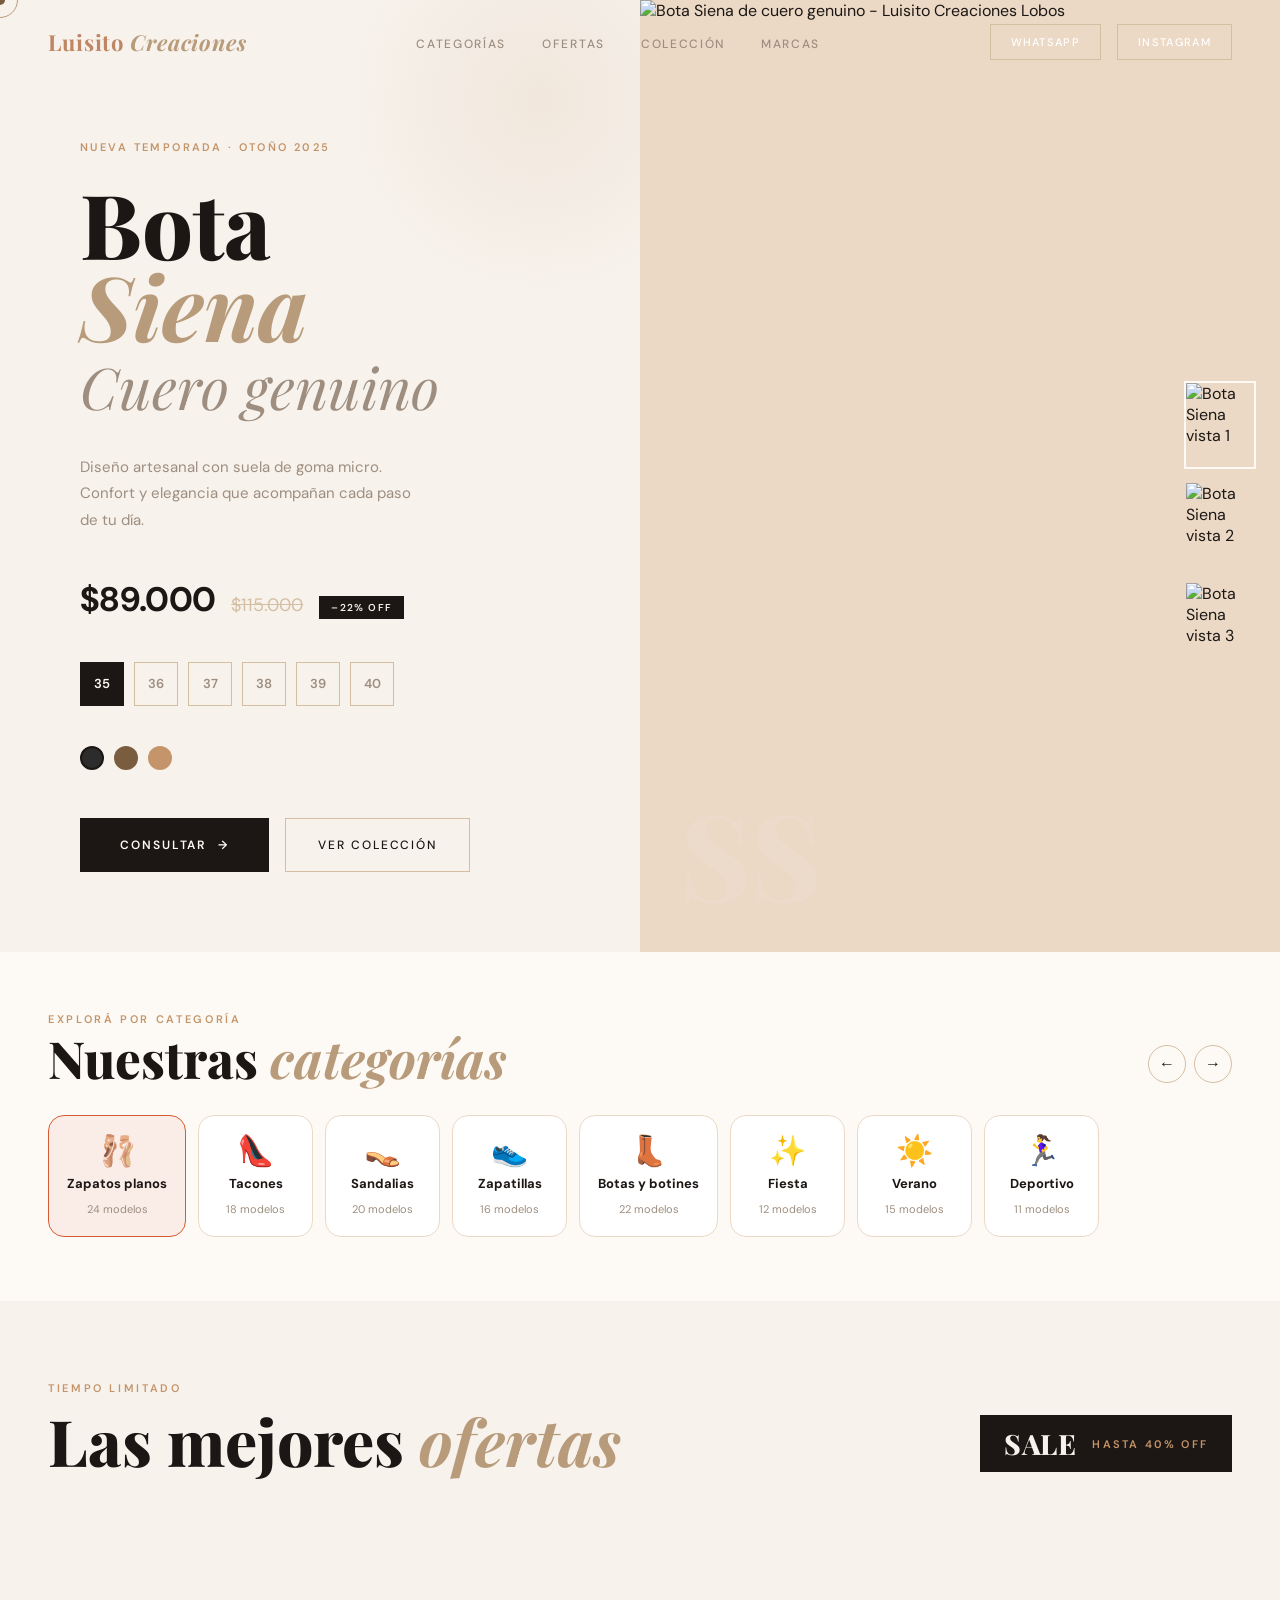
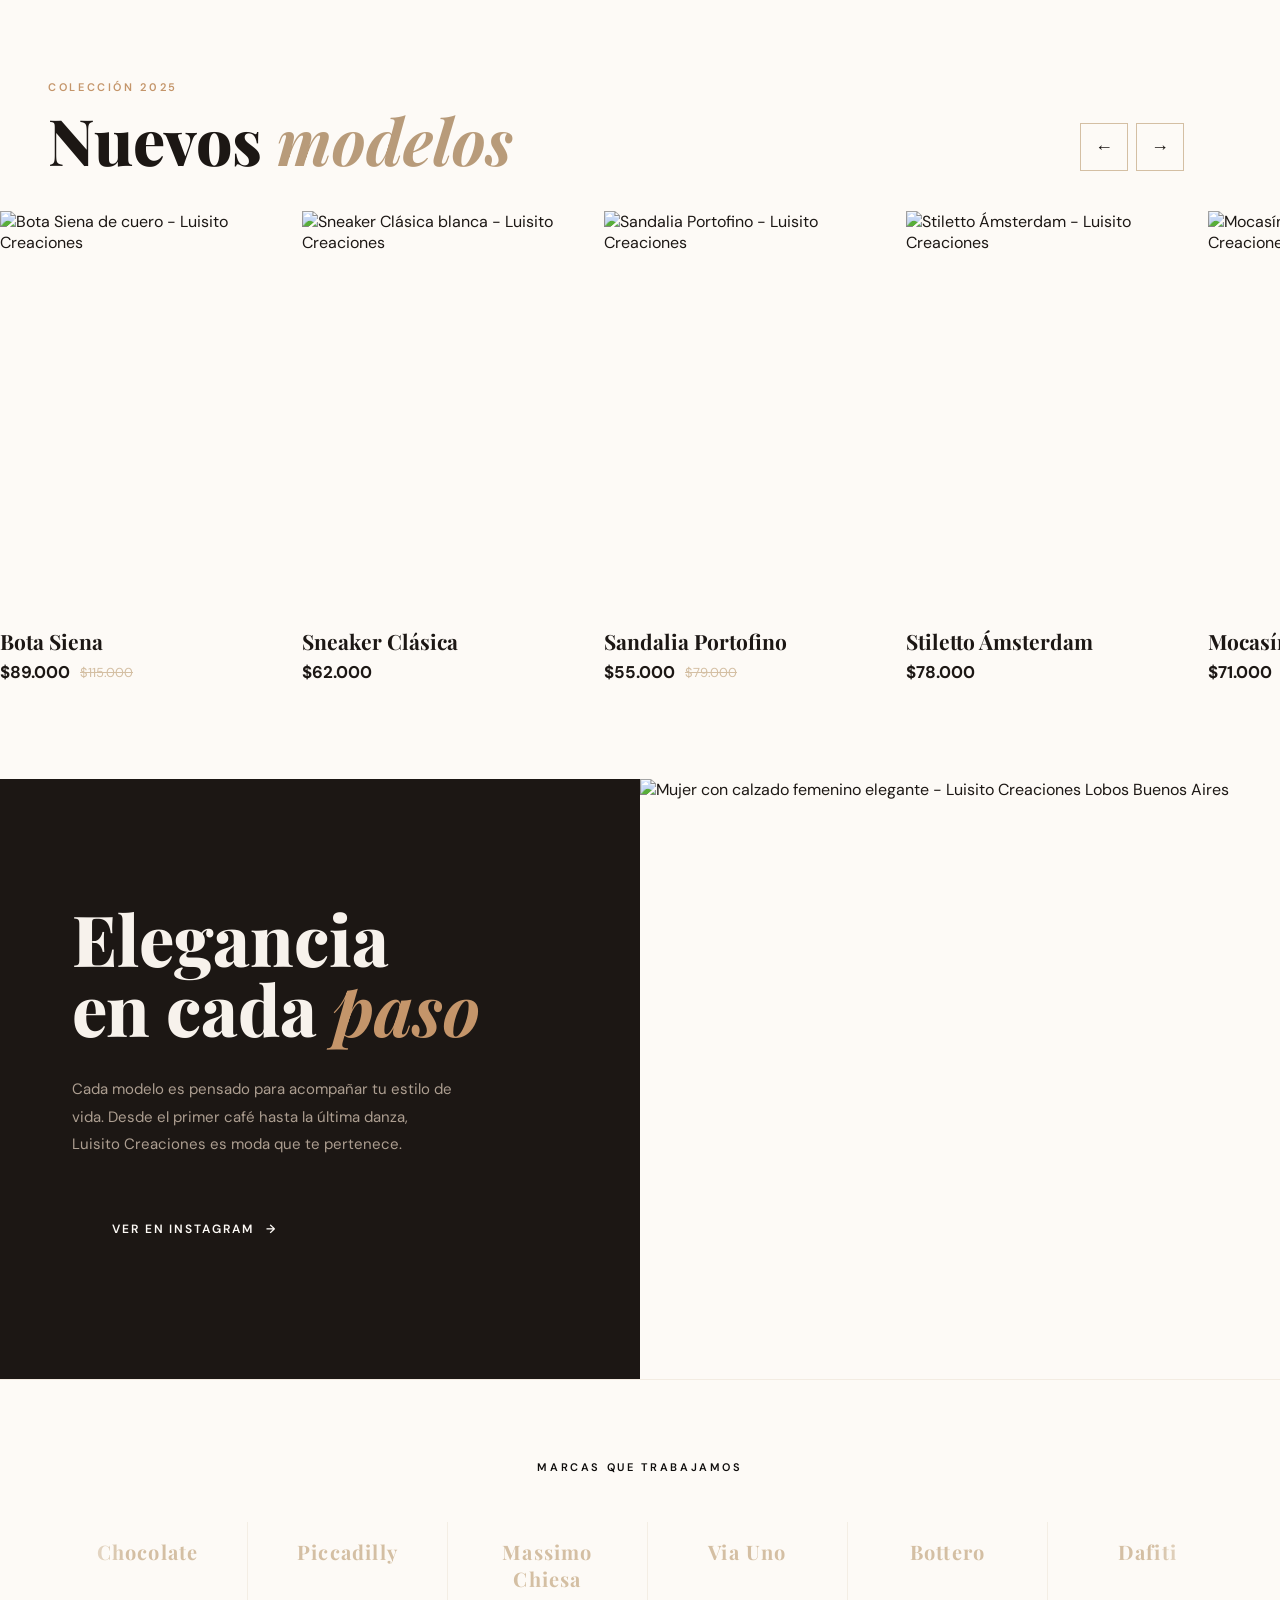
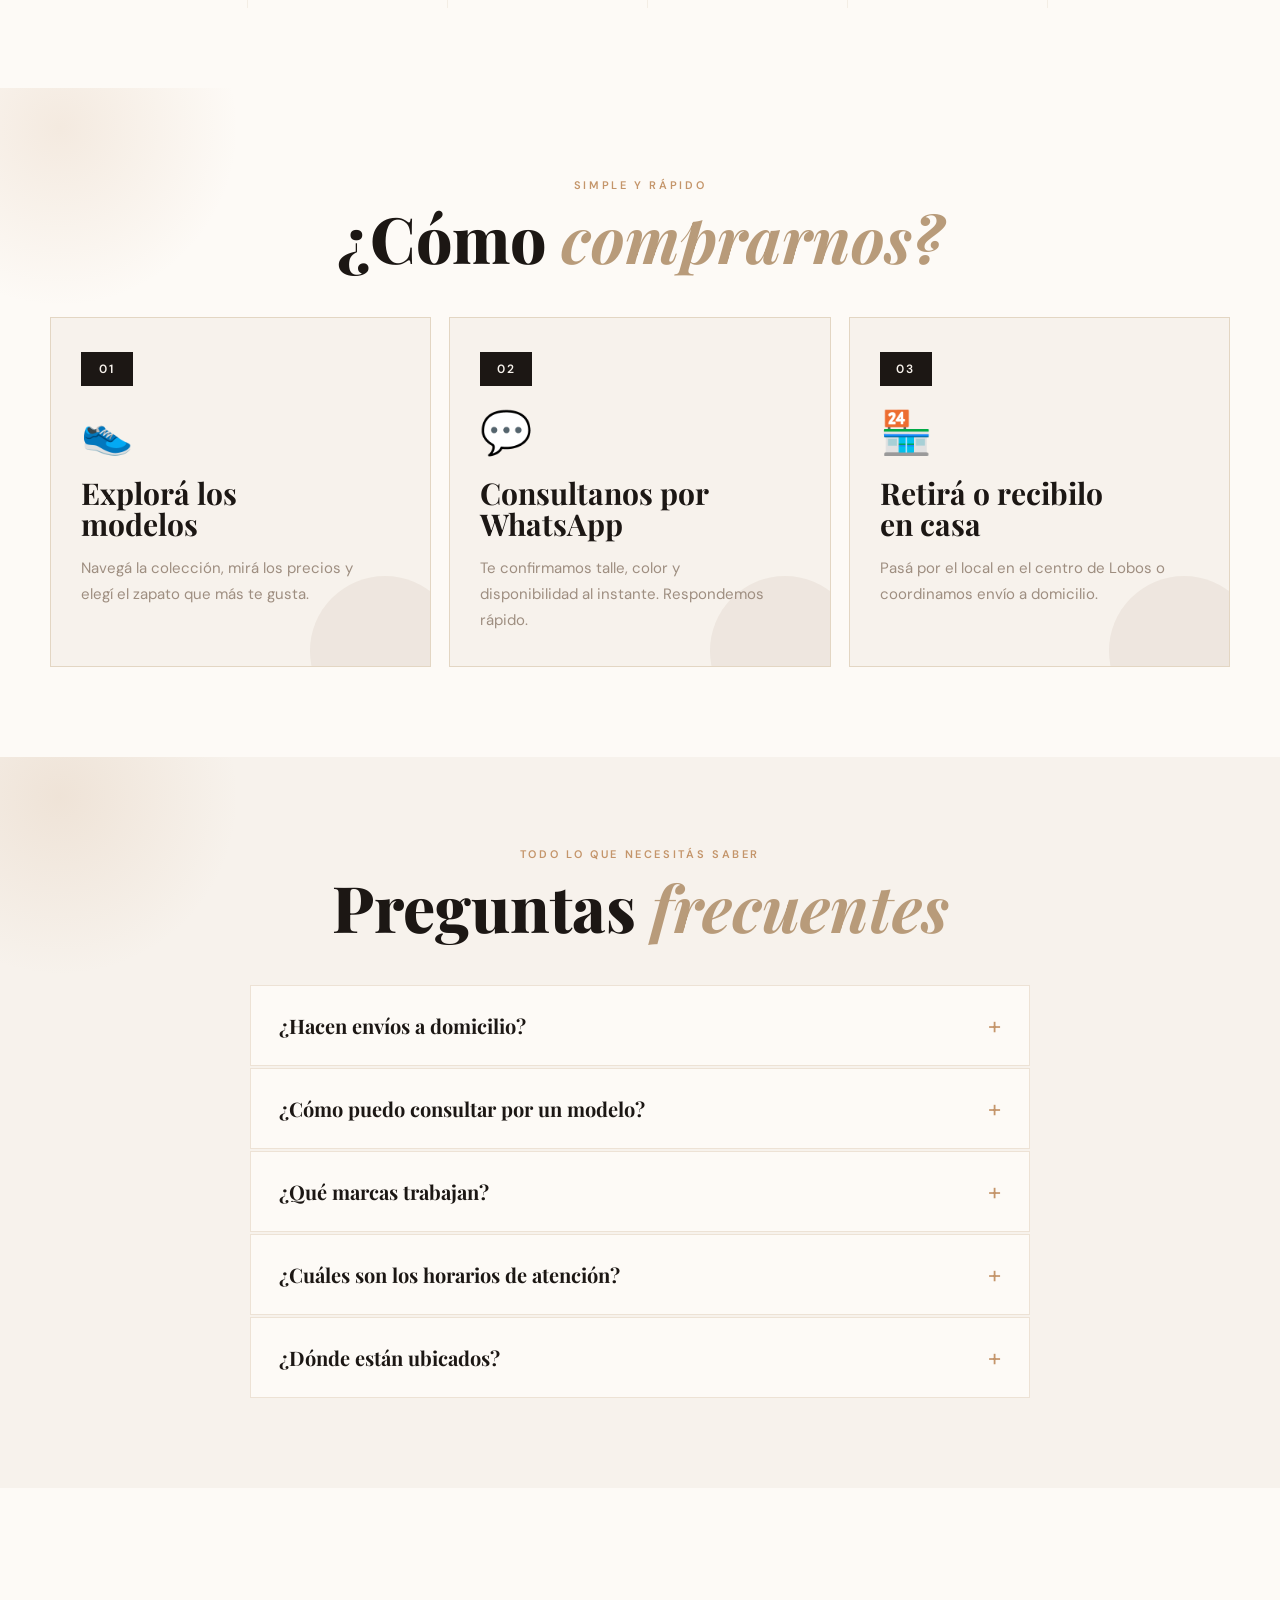
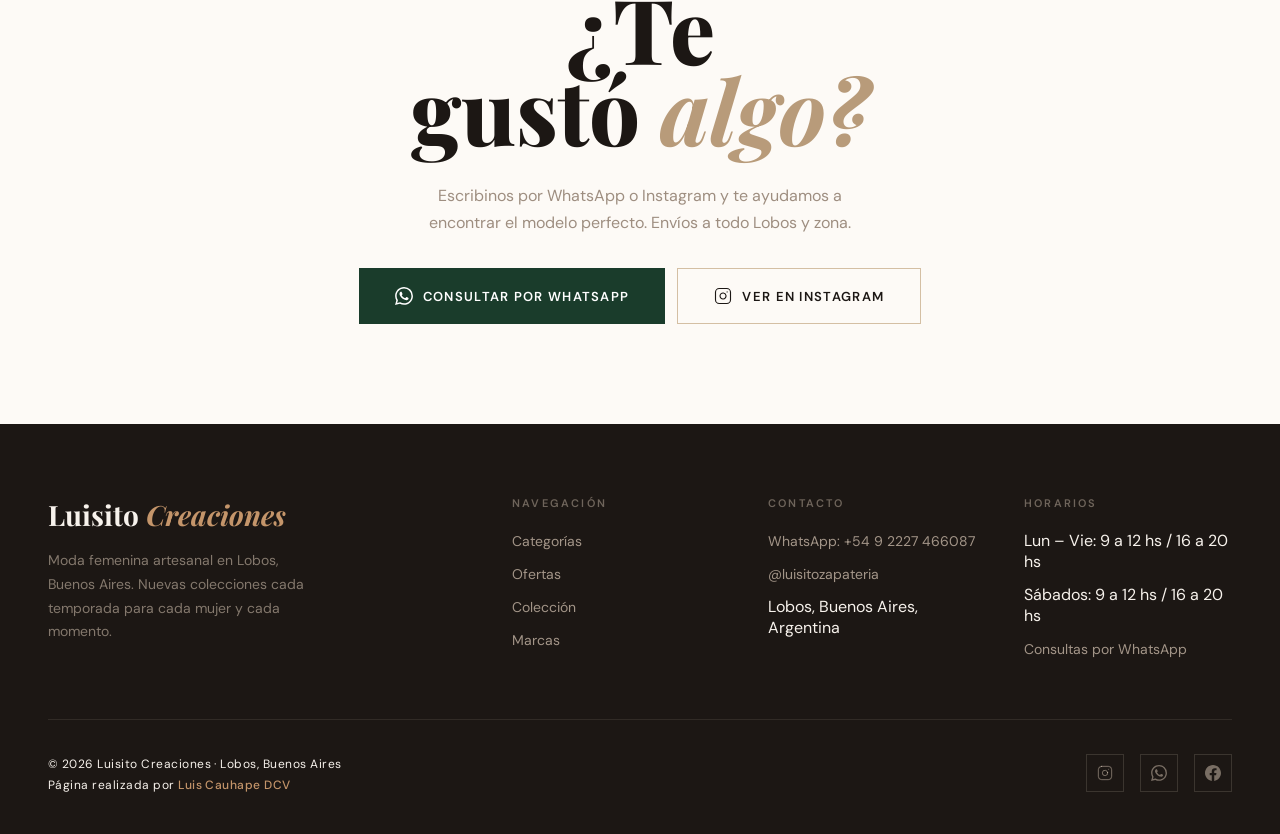
==== commit ce9c4706: "Update index.html" ====
--- a/index.html
+++ b/index.html
@@ -125,22 +125,6 @@
   },
   "servesCuisine": null,
   "menu": null
-}
-</script>
-
-<!-- ══ STRUCTURED DATA — BreadcrumbList ══ -->
-<script type="application/ld+json">
-{
-  "@context": "https://schema.org",
-  "@type": "BreadcrumbList",
-  "itemListElement": [
-    {
-      "@type": "ListItem",
-      "position": 1,
-      "name": "Inicio",
-      "item": "https://luisitocreaciones.com.ar/"
-    }
-  ]
 }
 </script>
 
--- a/styles.css
+++ b/styles.css
@@ -722,4 +722,100 @@
   font-size: 15px; line-height: 1.75;
   color: var(--warm-gray); font-weight: 400;
   max-width: 300px; position: relative; z-index: 1;
-}+}
+/* ══════════════════════════════════════════
+   AÑADIR AL FINAL DE styles.css
+   FAQ Section
+══════════════════════════════════════════ */
+
+.faq-list {
+  max-width: 780px;
+  margin: 0 auto;
+  display: flex;
+  flex-direction: column;
+  gap: 2px;
+}
+
+.faq-item {
+  background: var(--offwhite);
+  border: 1px solid rgba(212,191,163,.4);
+  overflow: hidden;
+  transition: border-color .3s ease;
+}
+
+.faq-item[open] {
+  border-color: var(--accent);
+}
+
+.faq-item summary {
+  font-family: 'Playfair Display', serif;
+  font-size: 20px;
+  font-weight: 700;
+  color: var(--dark);
+  padding: 24px 28px;
+  cursor: pointer;
+  list-style: none;
+  display: flex;
+  justify-content: space-between;
+  align-items: center;
+  transition: background .2s ease;
+}
+
+.faq-item summary::-webkit-details-marker { display: none; }
+
+.faq-item summary::after {
+  content: '+';
+  font-family: 'DM Sans', sans-serif;
+  font-size: 24px;
+  font-weight: 400;
+  color: var(--accent);
+  flex-shrink: 0;
+  transition: transform .3s ease;
+}
+
+.faq-item[open] summary::after {
+  transform: rotate(45deg);
+}
+
+.faq-item summary:hover {
+  background: var(--cream);
+}
+
+.faq-answer {
+  padding: 0 28px 24px;
+}
+
+.faq-answer p {
+  font-size: 15px;
+  line-height: 1.8;
+  color: var(--warm-gray);
+  font-weight: 400;
+}
+
+@media (max-width: 768px) {
+  .faq-item summary {
+    font-size: 17px;
+    padding: 20px;
+  }
+  .faq-answer {
+    padding: 0 20px 20px;
+  }
+}
+
+/* ── Skip to content (accesibilidad) ── */
+.skip-link {
+  position: absolute;
+  top: -100%;
+  left: 0;
+  background: var(--dark);
+  color: var(--cream);
+  padding: 12px 24px;
+  font-size: 13px;
+  font-weight: 600;
+  z-index: 9999;
+  text-decoration: none;
+  letter-spacing: .1em;
+}
+.skip-link:focus {
+  top: 0;
+}
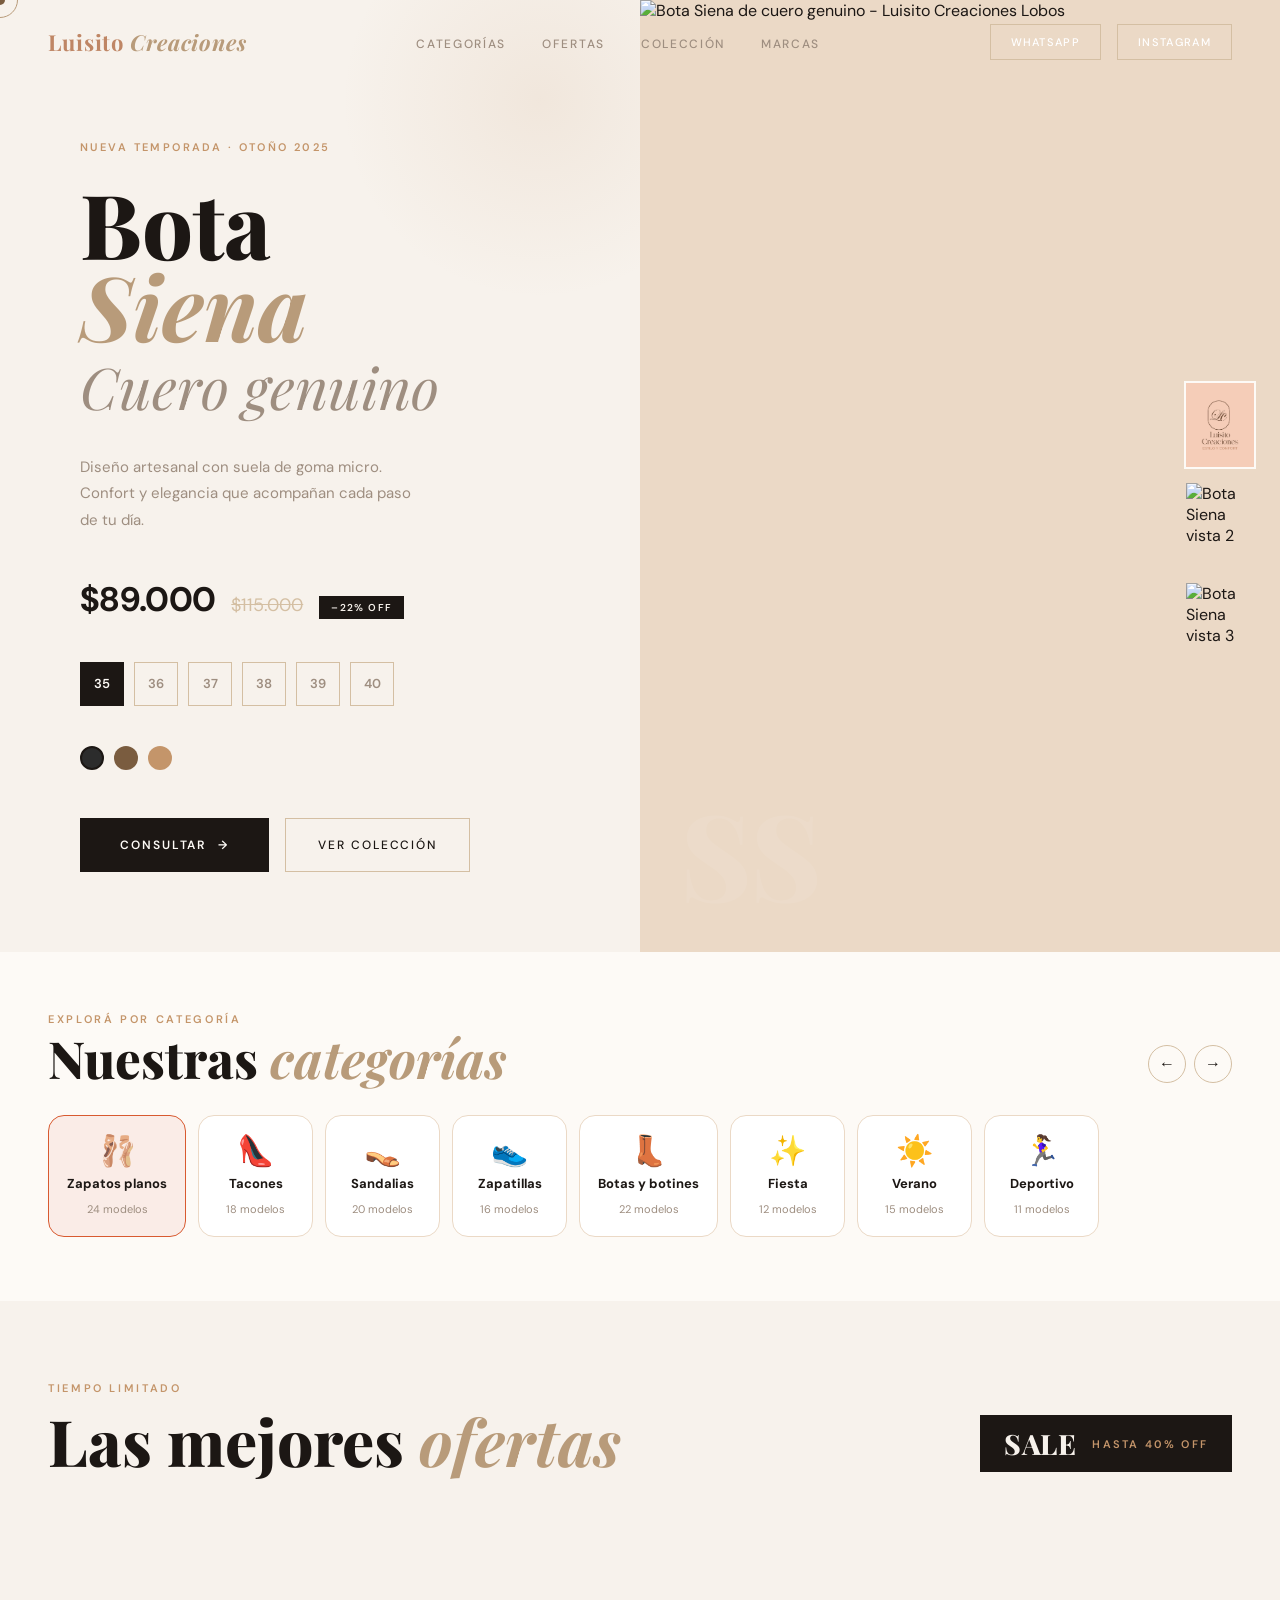
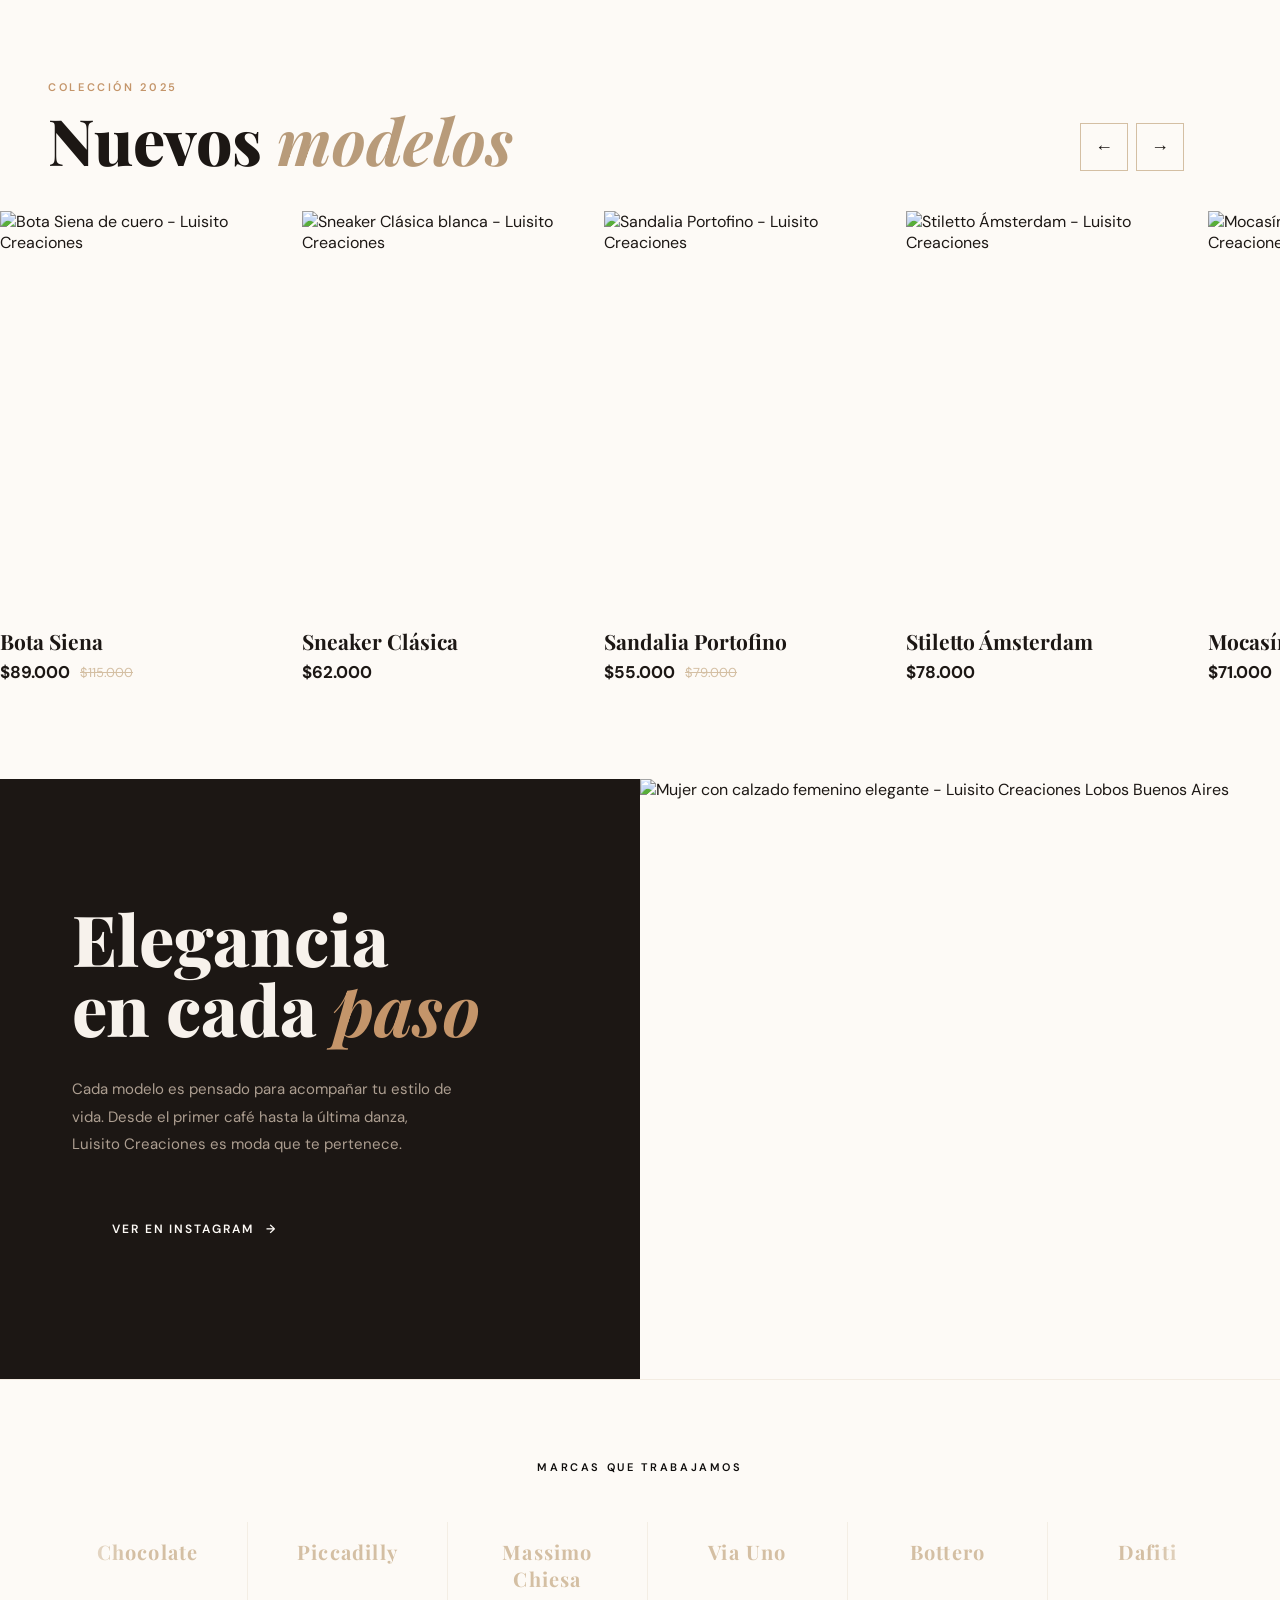
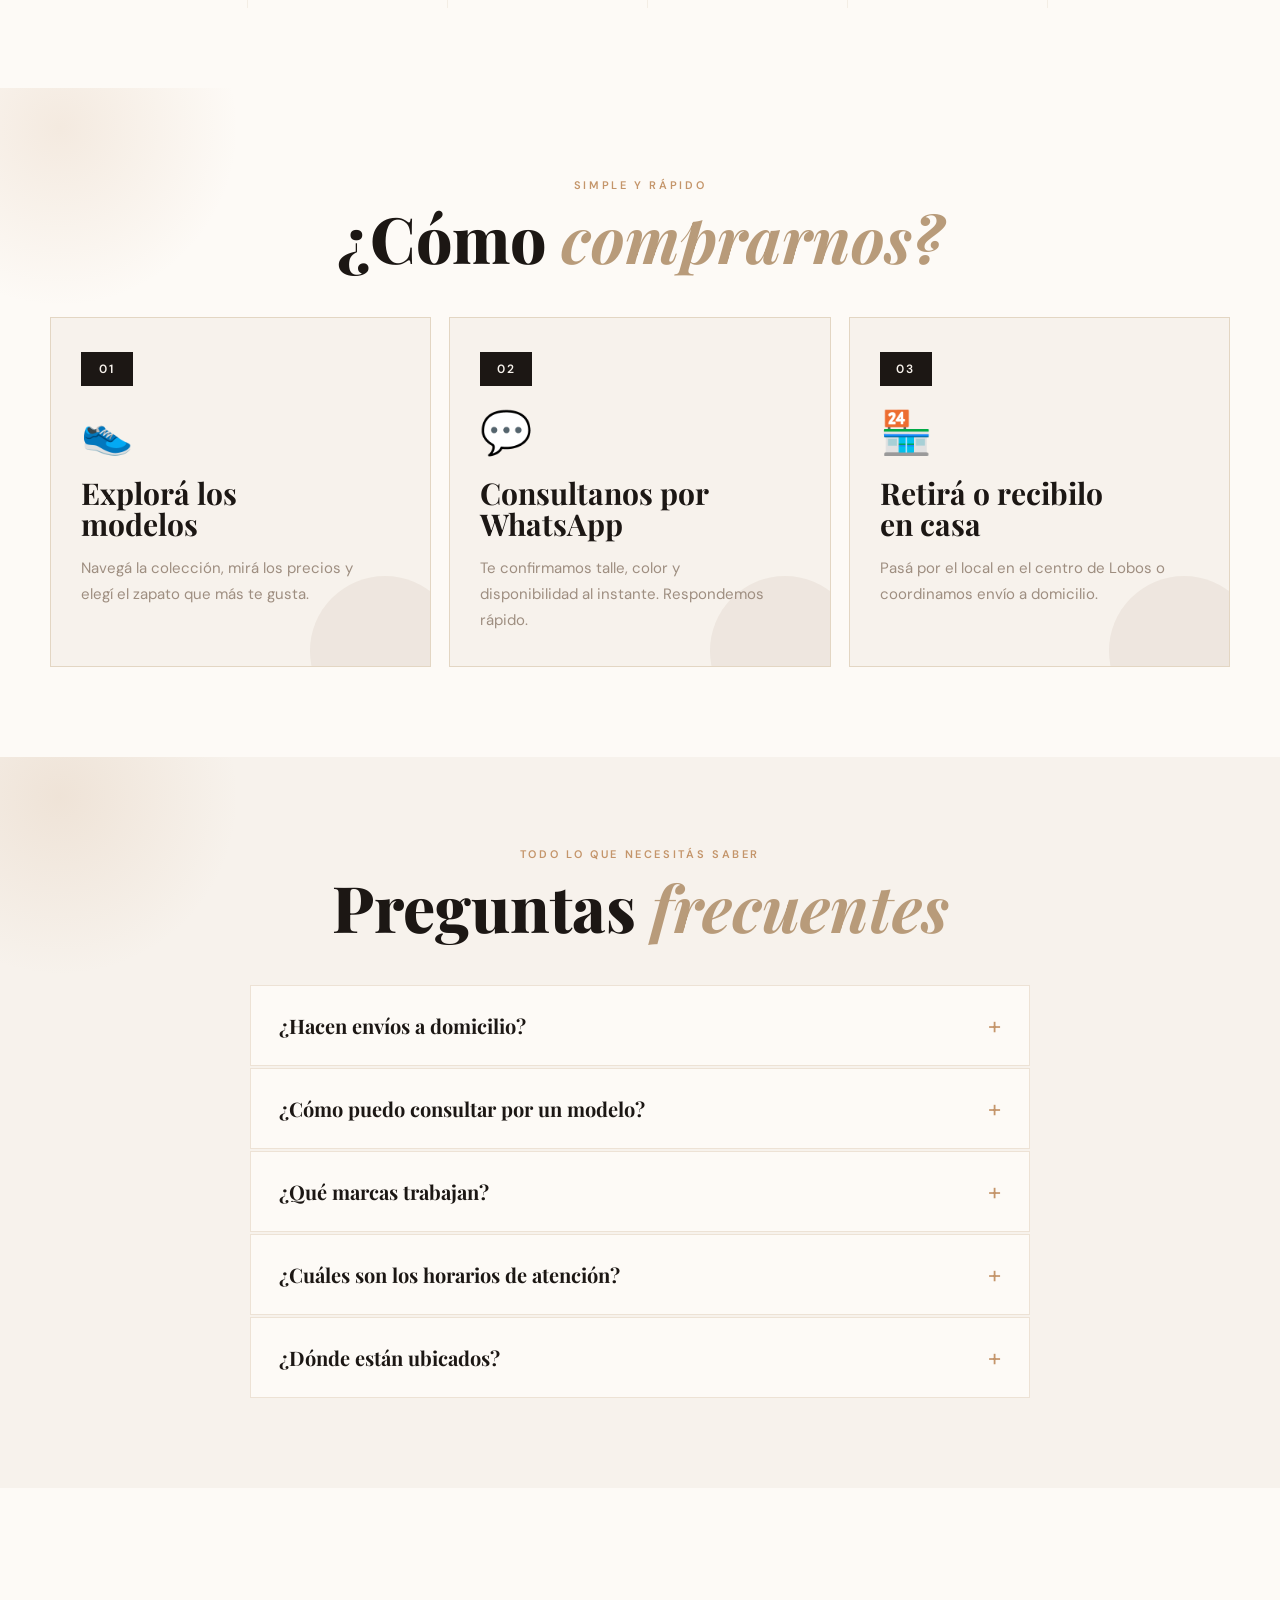
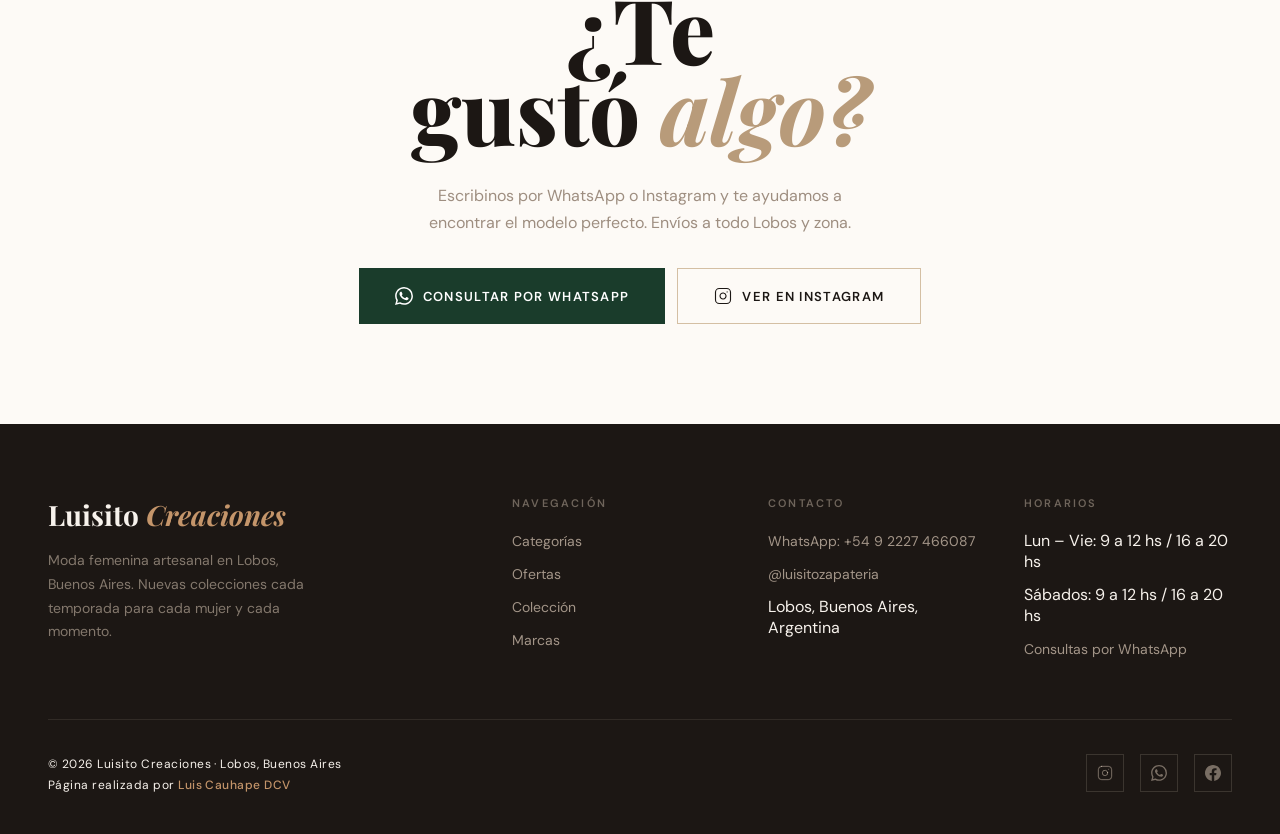
==== commit 75277067: "Update index.html" ====
--- a/index.html
+++ b/index.html
@@ -1,9 +1,21 @@
 <!DOCTYPE html>
+
 <html lang="es-AR">
 <head>
 <meta charset="UTF-8">
 <meta name="viewport" content="width=device-width, initial-scale=1.0">
-
+<!DOCTYPE html>
+<script async src="https://www.googletagmanager.com/gtag/js?id=G-LJD4PZBND4"></script>
+<script>
+  window.dataLayer = window.dataLayer || [];
+  function gtag(){dataLayer.push(arguments);}
+  gtag('js', new Date());
+  gtag('config', 'G-LJD4PZBND4');
+</script>
+<html lang="es-AR">
+<head>
+<meta charset="UTF-8">
+<meta name="viewport" content="width=device-width, initial-scale=1.0">
 <!-- ══ SEO PRIMARIO ══ -->
 <title>Luisito Creaciones | Zapatos y Calzado Femenino en Lobos, Buenos Aires</title>
 <meta name="description" content="Zapatería femenina en Lobos, Buenos Aires. Botas, sandalias, tacones, zapatillas y más. Marcas como Piccadilly, Chocolate y Massimo Chiesa. Envíos a toda la zona. Consultá por WhatsApp.">
@@ -328,7 +340,7 @@
     <img class="hero-main-img" src="https://images.unsplash.com/photo-1543163521-1bf539c55dd2?w=900&q=80" alt="Bota Siena de cuero genuino - Luisito Creaciones Lobos" id="heroMainImg" width="900" height="1200" loading="eager">
     <div class="hero-thumbnails" role="group" aria-label="Vistas del producto">
       <div class="thumb active" role="button" tabindex="0" onclick="changeHero(this, 'https://images.unsplash.com/photo-1543163521-1bf539c55dd2?w=900&q=80')" aria-label="Vista 1 de la Bota Siena">
-        <img src="https://images.unsplash.com/photo-1543163521-1bf539c55dd2?w=200&q=70" alt="Bota Siena vista 1" width="72" height="88" loading="lazy">
+        <img src="2-slide-1730564382048-2587563277-9f4ea960837cc68fed1398cc6720fd8a1730564381-1920-1920.webp" alt="Bota Siena vista 1" width="72" height="88" loading="lazy">
       </div>
       <div class="thumb" role="button" tabindex="0" onclick="changeHero(this, 'https://images.unsplash.com/photo-1549298916-b41d501d3772?w=900&q=80')" aria-label="Vista 2 de la Bota Siena">
         <img src="https://images.unsplash.com/photo-1549298916-b41d501d3772?w=200&q=70" alt="Bota Siena vista 2" width="72" height="88" loading="lazy">
